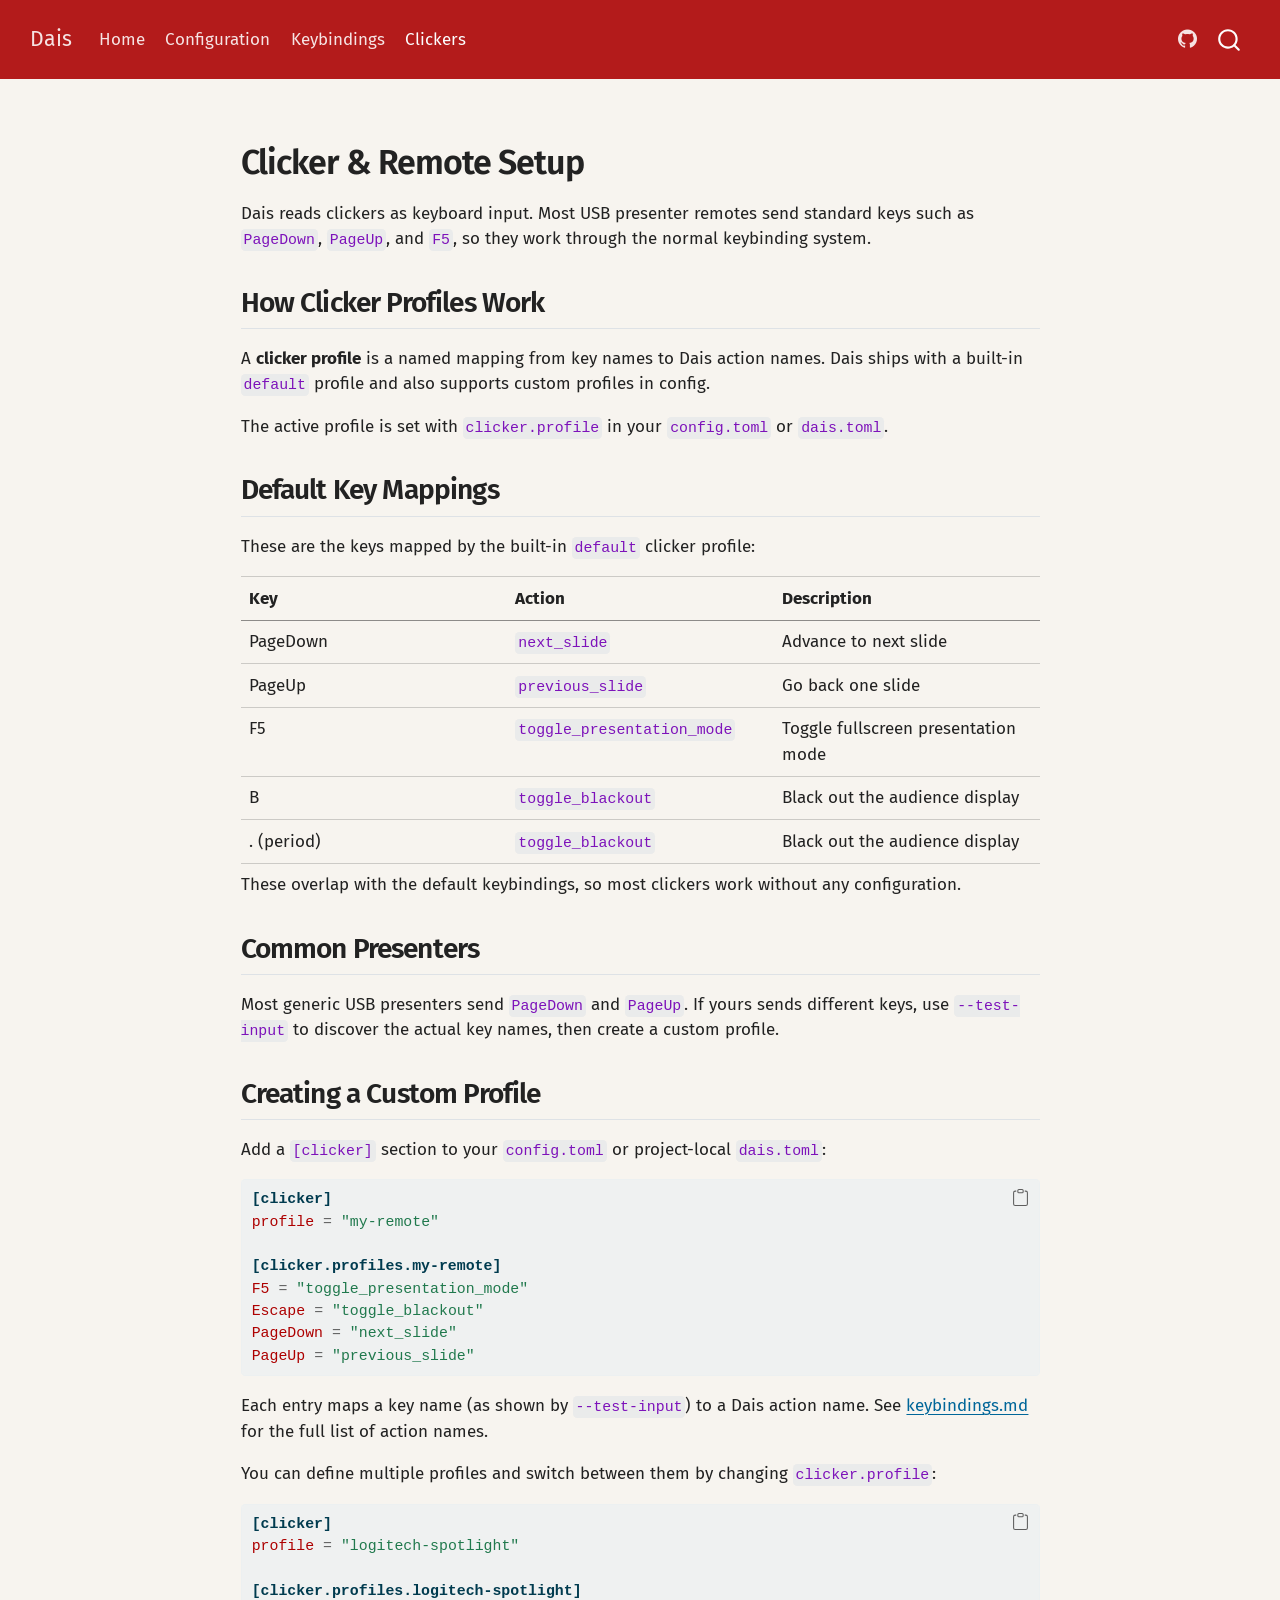
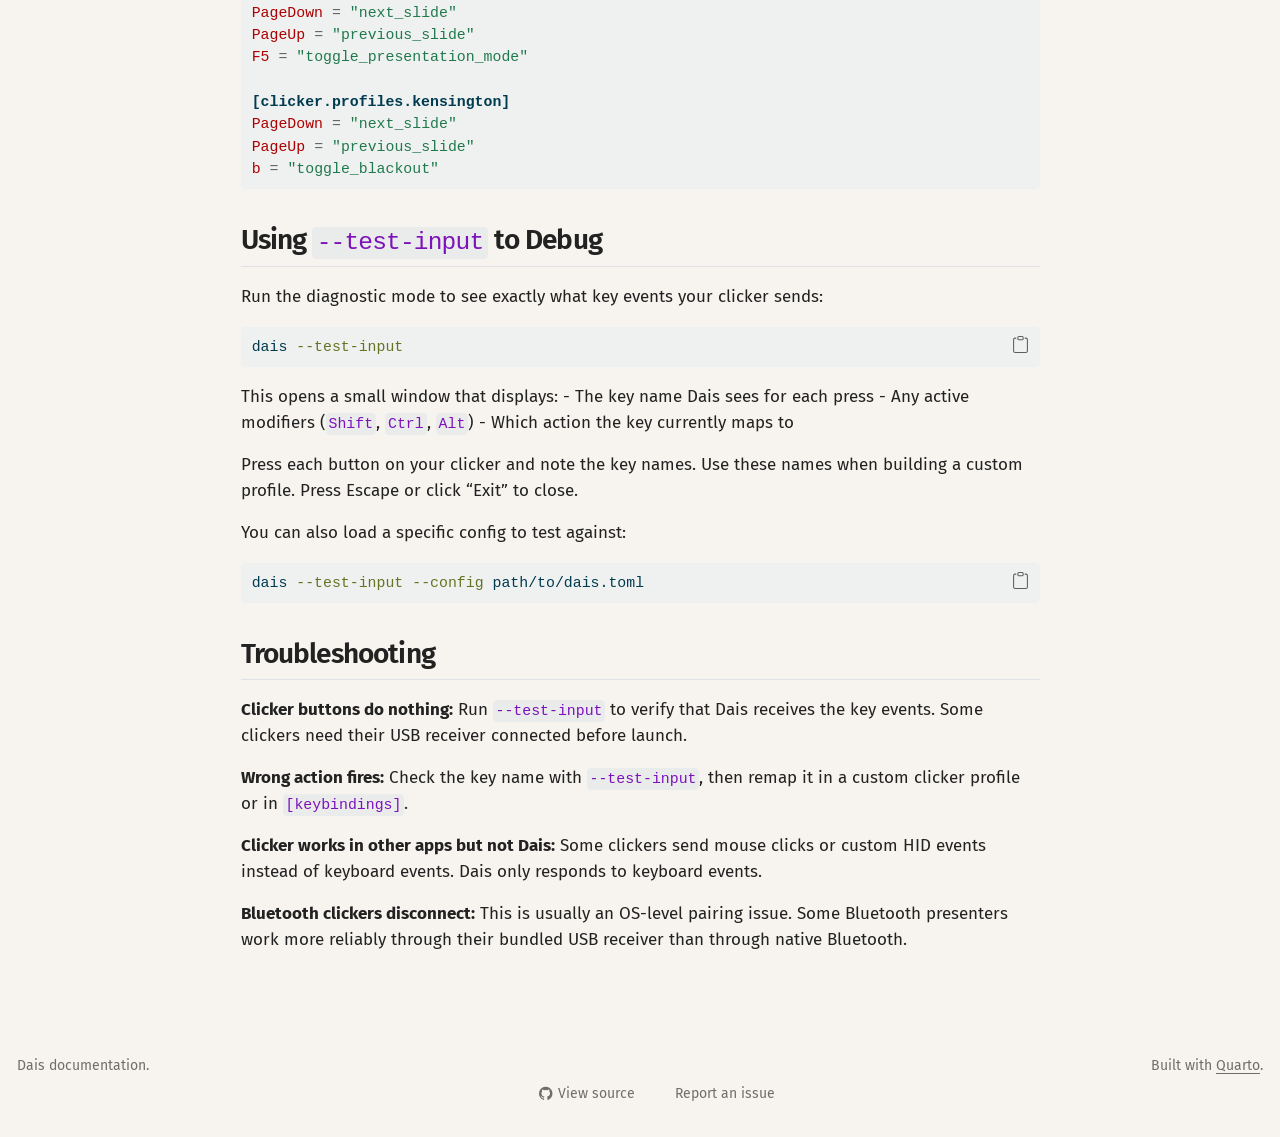
==== clicker-setup.html @ 5585e8ed "Built site for gh-pages" ====
<!DOCTYPE html>
<html xmlns="http://www.w3.org/1999/xhtml" lang="en" xml:lang="en"><head>

<meta charset="utf-8">
<meta name="generator" content="quarto-1.9.37">

<meta name="viewport" content="width=device-width, initial-scale=1.0, user-scalable=yes">


<title>clicker-setup – Dais</title>
<style>
/* Default styles provided by pandoc.
** See https://pandoc.org/MANUAL.html#variables-for-html for config info.
*/
code{white-space: pre-wrap;}
span.smallcaps{font-variant: small-caps;}
div.columns{display: flex; gap: min(4vw, 1.5em);}
div.column{flex: auto; overflow-x: auto;}
div.hanging-indent{margin-left: 1.5em; text-indent: -1.5em;}
ul.task-list{list-style: none;}
ul.task-list li input[type="checkbox"] {
  width: 0.8em;
  margin: 0 0.8em 0.2em -1em; /* quarto-specific, see https://github.com/quarto-dev/quarto-cli/issues/4556 */ 
  vertical-align: middle;
}
/* CSS for syntax highlighting */
html { -webkit-text-size-adjust: 100%; }
pre > code.sourceCode { white-space: pre; position: relative; }
pre > code.sourceCode > span { display: inline-block; line-height: 1.25; }
pre > code.sourceCode > span:empty { height: 1.2em; }
.sourceCode { overflow: visible; }
code.sourceCode > span { color: inherit; text-decoration: inherit; }
div.sourceCode { margin: 1em 0; }
pre.sourceCode { margin: 0; }
@media screen {
div.sourceCode { overflow: auto; }
}
@media print {
pre > code.sourceCode { white-space: pre-wrap; }
pre > code.sourceCode > span { text-indent: -5em; padding-left: 5em; }
}
pre.numberSource code
  { counter-reset: source-line 0; }
pre.numberSource code > span
  { position: relative; left: -4em; counter-increment: source-line; }
pre.numberSource code > span > a:first-child::before
  { content: counter(source-line);
    position: relative; left: -1em; text-align: right; vertical-align: baseline;
    border: none; display: inline-block;
    -webkit-touch-callout: none; -webkit-user-select: none;
    -khtml-user-select: none; -moz-user-select: none;
    -ms-user-select: none; user-select: none;
    padding: 0 4px; width: 4em;
  }
pre.numberSource { margin-left: 3em;  padding-left: 4px; }
div.sourceCode
  {   }
@media screen {
pre > code.sourceCode > span > a:first-child::before { text-decoration: underline; }
}
</style>


<script src="site_libs/quarto-nav/quarto-nav.js"></script>
<script src="site_libs/quarto-nav/headroom.min.js"></script>
<script src="site_libs/clipboard/clipboard.min.js"></script>
<script src="site_libs/quarto-search/autocomplete.umd.js"></script>
<script src="site_libs/quarto-search/fuse.min.js"></script>
<script src="site_libs/quarto-search/quarto-search.js"></script>
<meta name="quarto:offset" content="./">
<script src="site_libs/quarto-html/quarto.js" type="module"></script>
<script src="site_libs/quarto-html/tabsets/tabsets.js" type="module"></script>
<script src="site_libs/quarto-html/popper.min.js"></script>
<script src="site_libs/quarto-html/tippy.umd.min.js"></script>
<script src="site_libs/quarto-html/anchor.min.js"></script>
<link href="site_libs/quarto-html/tippy.css" rel="stylesheet">
<link href="site_libs/quarto-html/quarto-syntax-highlighting-7f8f88aac4f3542376d5c11b86a4c14d.css" rel="stylesheet" id="quarto-text-highlighting-styles">
<script src="site_libs/bootstrap/bootstrap.min.js"></script>
<link href="site_libs/bootstrap/bootstrap-icons.css" rel="stylesheet">
<link href="site_libs/bootstrap/bootstrap-5124bffaafc33745092a05ebb8111c84.min.css" rel="stylesheet" append-hash="true" id="quarto-bootstrap" data-mode="light">
<script id="quarto-search-options" type="application/json">{
  "location": "navbar",
  "copy-button": false,
  "collapse-after": 3,
  "panel-placement": "end",
  "type": "overlay",
  "limit": 50,
  "keyboard-shortcut": [
    "f",
    "/",
    "s"
  ],
  "show-item-context": false,
  "language": {
    "search-no-results-text": "No results",
    "search-matching-documents-text": "matching documents",
    "search-copy-link-title": "Copy link to search",
    "search-hide-matches-text": "Hide additional matches",
    "search-more-match-text": "more match in this document",
    "search-more-matches-text": "more matches in this document",
    "search-clear-button-title": "Clear",
    "search-text-placeholder": "",
    "search-detached-cancel-button-title": "Cancel",
    "search-submit-button-title": "Submit",
    "search-label": "Search"
  }
}</script>


</head>

<body class="nav-fixed fullcontent quarto-light">

<div id="quarto-search-results"></div>
  <header id="quarto-header" class="headroom fixed-top">
    <nav class="navbar navbar-expand-lg " data-bs-theme="dark">
      <div class="navbar-container container-fluid">
      <div class="navbar-brand-container mx-auto">
    <a class="navbar-brand" href="./index.html">
    <span class="navbar-title">Dais</span>
    </a>
  </div>
            <div id="quarto-search" class="" title="Search"></div>
          <button class="navbar-toggler" type="button" data-bs-toggle="collapse" data-bs-target="#navbarCollapse" aria-controls="navbarCollapse" role="menu" aria-expanded="false" aria-label="Toggle navigation" onclick="if (window.quartoToggleHeadroom) { window.quartoToggleHeadroom(); }">
  <span class="navbar-toggler-icon"></span>
</button>
          <div class="collapse navbar-collapse" id="navbarCollapse">
            <ul class="navbar-nav navbar-nav-scroll me-auto">
  <li class="nav-item">
    <a class="nav-link" href="./index.html"> 
<span class="menu-text">Home</span></a>
  </li>  
  <li class="nav-item">
    <a class="nav-link" href="./configuration.html"> 
<span class="menu-text">Configuration</span></a>
  </li>  
  <li class="nav-item">
    <a class="nav-link" href="./keybindings.html"> 
<span class="menu-text">Keybindings</span></a>
  </li>  
  <li class="nav-item">
    <a class="nav-link active" href="./clicker-setup.html" aria-current="page"> 
<span class="menu-text">Clickers</span></a>
  </li>  
</ul>
            <ul class="navbar-nav navbar-nav-scroll ms-auto">
  <li class="nav-item compact">
    <a class="nav-link" href="https://github.com/christopherkenny/dais"> <i class="bi bi-github" role="img">
</i> 
<span class="menu-text"></span></a>
  </li>  
</ul>
          </div> <!-- /navcollapse -->
            <div class="quarto-navbar-tools">
</div>
      </div> <!-- /container-fluid -->
    </nav>
</header>
<!-- content -->
<div id="quarto-content" class="quarto-container page-columns page-rows-contents page-layout-article page-navbar">
<!-- sidebar -->
<!-- margin-sidebar -->
    
<!-- main -->
<main class="content" id="quarto-document-content"><header id="title-block-header" class="quarto-title-block"></header>




<section id="clicker-remote-setup" class="level1">
<h1>Clicker &amp; Remote Setup</h1>
<p>Dais reads clickers as keyboard input. Most USB presenter remotes send standard keys such as <code>PageDown</code>, <code>PageUp</code>, and <code>F5</code>, so they work through the normal keybinding system.</p>
<section id="how-clicker-profiles-work" class="level2">
<h2 class="anchored" data-anchor-id="how-clicker-profiles-work">How Clicker Profiles Work</h2>
<p>A <strong>clicker profile</strong> is a named mapping from key names to Dais action names. Dais ships with a built-in <code>default</code> profile and also supports custom profiles in config.</p>
<p>The active profile is set with <code>clicker.profile</code> in your <code>config.toml</code> or <code>dais.toml</code>.</p>
</section>
<section id="default-key-mappings" class="level2">
<h2 class="anchored" data-anchor-id="default-key-mappings">Default Key Mappings</h2>
<p>These are the keys mapped by the built-in <code>default</code> clicker profile:</p>
<table class="caption-top table">
<colgroup>
<col style="width: 33%">
<col style="width: 33%">
<col style="width: 33%">
</colgroup>
<thead>
<tr class="header">
<th>Key</th>
<th>Action</th>
<th>Description</th>
</tr>
</thead>
<tbody>
<tr class="odd">
<td>PageDown</td>
<td><code>next_slide</code></td>
<td>Advance to next slide</td>
</tr>
<tr class="even">
<td>PageUp</td>
<td><code>previous_slide</code></td>
<td>Go back one slide</td>
</tr>
<tr class="odd">
<td>F5</td>
<td><code>toggle_presentation_mode</code></td>
<td>Toggle fullscreen presentation mode</td>
</tr>
<tr class="even">
<td>B</td>
<td><code>toggle_blackout</code></td>
<td>Black out the audience display</td>
</tr>
<tr class="odd">
<td>. (period)</td>
<td><code>toggle_blackout</code></td>
<td>Black out the audience display</td>
</tr>
</tbody>
</table>
<p>These overlap with the default keybindings, so most clickers work without any configuration.</p>
</section>
<section id="common-presenters" class="level2">
<h2 class="anchored" data-anchor-id="common-presenters">Common Presenters</h2>
<p>Most generic USB presenters send <code>PageDown</code> and <code>PageUp</code>. If yours sends different keys, use <code>--test-input</code> to discover the actual key names, then create a custom profile.</p>
</section>
<section id="creating-a-custom-profile" class="level2">
<h2 class="anchored" data-anchor-id="creating-a-custom-profile">Creating a Custom Profile</h2>
<p>Add a <code>[clicker]</code> section to your <code>config.toml</code> or project-local <code>dais.toml</code>:</p>
<div class="code-copy-outer-scaffold"><div class="sourceCode" id="cb1"><pre class="sourceCode toml code-with-copy"><code class="sourceCode toml"><span id="cb1-1"><a href="#cb1-1" aria-hidden="true" tabindex="-1"></a><span class="kw">[clicker]</span></span>
<span id="cb1-2"><a href="#cb1-2" aria-hidden="true" tabindex="-1"></a><span class="dt">profile</span> <span class="op">=</span> <span class="st">"my-remote"</span></span>
<span id="cb1-3"><a href="#cb1-3" aria-hidden="true" tabindex="-1"></a></span>
<span id="cb1-4"><a href="#cb1-4" aria-hidden="true" tabindex="-1"></a><span class="kw">[clicker.profiles.my-remote]</span></span>
<span id="cb1-5"><a href="#cb1-5" aria-hidden="true" tabindex="-1"></a><span class="dt">F5</span> <span class="op">=</span> <span class="st">"toggle_presentation_mode"</span></span>
<span id="cb1-6"><a href="#cb1-6" aria-hidden="true" tabindex="-1"></a><span class="dt">Escape</span> <span class="op">=</span> <span class="st">"toggle_blackout"</span></span>
<span id="cb1-7"><a href="#cb1-7" aria-hidden="true" tabindex="-1"></a><span class="dt">PageDown</span> <span class="op">=</span> <span class="st">"next_slide"</span></span>
<span id="cb1-8"><a href="#cb1-8" aria-hidden="true" tabindex="-1"></a><span class="dt">PageUp</span> <span class="op">=</span> <span class="st">"previous_slide"</span></span></code></pre></div><button title="Copy to Clipboard" class="code-copy-button"><i class="bi"></i></button></div>
<p>Each entry maps a key name (as shown by <code>--test-input</code>) to a Dais action name. See <a href="./keybindings.html">keybindings.md</a> for the full list of action names.</p>
<p>You can define multiple profiles and switch between them by changing <code>clicker.profile</code>:</p>
<div class="code-copy-outer-scaffold"><div class="sourceCode" id="cb2"><pre class="sourceCode toml code-with-copy"><code class="sourceCode toml"><span id="cb2-1"><a href="#cb2-1" aria-hidden="true" tabindex="-1"></a><span class="kw">[clicker]</span></span>
<span id="cb2-2"><a href="#cb2-2" aria-hidden="true" tabindex="-1"></a><span class="dt">profile</span> <span class="op">=</span> <span class="st">"logitech-spotlight"</span></span>
<span id="cb2-3"><a href="#cb2-3" aria-hidden="true" tabindex="-1"></a></span>
<span id="cb2-4"><a href="#cb2-4" aria-hidden="true" tabindex="-1"></a><span class="kw">[clicker.profiles.logitech-spotlight]</span></span>
<span id="cb2-5"><a href="#cb2-5" aria-hidden="true" tabindex="-1"></a><span class="dt">PageDown</span> <span class="op">=</span> <span class="st">"next_slide"</span></span>
<span id="cb2-6"><a href="#cb2-6" aria-hidden="true" tabindex="-1"></a><span class="dt">PageUp</span> <span class="op">=</span> <span class="st">"previous_slide"</span></span>
<span id="cb2-7"><a href="#cb2-7" aria-hidden="true" tabindex="-1"></a><span class="dt">F5</span> <span class="op">=</span> <span class="st">"toggle_presentation_mode"</span></span>
<span id="cb2-8"><a href="#cb2-8" aria-hidden="true" tabindex="-1"></a></span>
<span id="cb2-9"><a href="#cb2-9" aria-hidden="true" tabindex="-1"></a><span class="kw">[clicker.profiles.kensington]</span></span>
<span id="cb2-10"><a href="#cb2-10" aria-hidden="true" tabindex="-1"></a><span class="dt">PageDown</span> <span class="op">=</span> <span class="st">"next_slide"</span></span>
<span id="cb2-11"><a href="#cb2-11" aria-hidden="true" tabindex="-1"></a><span class="dt">PageUp</span> <span class="op">=</span> <span class="st">"previous_slide"</span></span>
<span id="cb2-12"><a href="#cb2-12" aria-hidden="true" tabindex="-1"></a><span class="dt">b</span> <span class="op">=</span> <span class="st">"toggle_blackout"</span></span></code></pre></div><button title="Copy to Clipboard" class="code-copy-button"><i class="bi"></i></button></div>
</section>
<section id="using---test-input-to-debug" class="level2">
<h2 class="anchored" data-anchor-id="using---test-input-to-debug">Using <code>--test-input</code> to Debug</h2>
<p>Run the diagnostic mode to see exactly what key events your clicker sends:</p>
<div class="code-copy-outer-scaffold"><div class="sourceCode" id="cb3"><pre class="sourceCode bash code-with-copy"><code class="sourceCode bash"><span id="cb3-1"><a href="#cb3-1" aria-hidden="true" tabindex="-1"></a><span class="ex">dais</span> <span class="at">--test-input</span></span></code></pre></div><button title="Copy to Clipboard" class="code-copy-button"><i class="bi"></i></button></div>
<p>This opens a small window that displays: - The key name Dais sees for each press - Any active modifiers (<code>Shift</code>, <code>Ctrl</code>, <code>Alt</code>) - Which action the key currently maps to</p>
<p>Press each button on your clicker and note the key names. Use these names when building a custom profile. Press Escape or click “Exit” to close.</p>
<p>You can also load a specific config to test against:</p>
<div class="code-copy-outer-scaffold"><div class="sourceCode" id="cb4"><pre class="sourceCode bash code-with-copy"><code class="sourceCode bash"><span id="cb4-1"><a href="#cb4-1" aria-hidden="true" tabindex="-1"></a><span class="ex">dais</span> <span class="at">--test-input</span> <span class="at">--config</span> path/to/dais.toml</span></code></pre></div><button title="Copy to Clipboard" class="code-copy-button"><i class="bi"></i></button></div>
</section>
<section id="troubleshooting" class="level2">
<h2 class="anchored" data-anchor-id="troubleshooting">Troubleshooting</h2>
<p><strong>Clicker buttons do nothing:</strong> Run <code>--test-input</code> to verify that Dais receives the key events. Some clickers need their USB receiver connected before launch.</p>
<p><strong>Wrong action fires:</strong> Check the key name with <code>--test-input</code>, then remap it in a custom clicker profile or in <code>[keybindings]</code>.</p>
<p><strong>Clicker works in other apps but not Dais:</strong> Some clickers send mouse clicks or custom HID events instead of keyboard events. Dais only responds to keyboard events.</p>
<p><strong>Bluetooth clickers disconnect:</strong> This is usually an OS-level pairing issue. Some Bluetooth presenters work more reliably through their bundled USB receiver than through native Bluetooth.</p>


</section>
</section>

</main> <!-- /main -->
<script id="quarto-html-after-body" type="application/javascript">
  window.document.addEventListener("DOMContentLoaded", function (event) {
    const icon = "";
    const anchorJS = new window.AnchorJS();
    anchorJS.options = {
      placement: 'right',
      icon: icon
    };
    anchorJS.add('.anchored');
    const isCodeAnnotation = (el) => {
      for (const clz of el.classList) {
        if (clz.startsWith('code-annotation-')) {                     
          return true;
        }
      }
      return false;
    }
    const onCopySuccess = function(e) {
      // button target
      const button = e.trigger;
      // don't keep focus
      button.blur();
      // flash "checked"
      button.classList.add('code-copy-button-checked');
      var currentTitle = button.getAttribute("title");
      button.setAttribute("title", "Copied!");
      let tooltip;
      if (window.bootstrap) {
        button.setAttribute("data-bs-toggle", "tooltip");
        button.setAttribute("data-bs-placement", "left");
        button.setAttribute("data-bs-title", "Copied!");
        tooltip = new bootstrap.Tooltip(button, 
          { trigger: "manual", 
            customClass: "code-copy-button-tooltip",
            offset: [0, -8]});
        tooltip.show();    
      }
      setTimeout(function() {
        if (tooltip) {
          tooltip.hide();
          button.removeAttribute("data-bs-title");
          button.removeAttribute("data-bs-toggle");
          button.removeAttribute("data-bs-placement");
        }
        button.setAttribute("title", currentTitle);
        button.classList.remove('code-copy-button-checked');
      }, 1000);
      // clear code selection
      e.clearSelection();
    }
    const getTextToCopy = function(trigger) {
      const outerScaffold = trigger.parentElement.cloneNode(true);
      const codeEl = outerScaffold.querySelector('code');
      for (const childEl of codeEl.children) {
        if (isCodeAnnotation(childEl)) {
          childEl.remove();
        }
      }
      return codeEl.innerText;
    }
    const clipboard = new window.ClipboardJS('.code-copy-button:not([data-in-quarto-modal])', {
      text: getTextToCopy
    });
    clipboard.on('success', onCopySuccess);
    if (window.document.getElementById('quarto-embedded-source-code-modal')) {
      const clipboardModal = new window.ClipboardJS('.code-copy-button[data-in-quarto-modal]', {
        text: getTextToCopy,
        container: window.document.getElementById('quarto-embedded-source-code-modal')
      });
      clipboardModal.on('success', onCopySuccess);
    }
      var localhostRegex = new RegExp(/^(?:http|https):\/\/localhost\:?[0-9]*\//);
      var mailtoRegex = new RegExp(/^mailto:/);
        var filterRegex = new RegExp("https:\/\/christopherkenny\.github\.io\/dais");
      var isInternal = (href) => {
          return filterRegex.test(href) || localhostRegex.test(href) || mailtoRegex.test(href);
      }
      // Inspect non-navigation links and adorn them if external
     var links = window.document.querySelectorAll('a[href]:not(.nav-link):not(.navbar-brand):not(.toc-action):not(.sidebar-link):not(.sidebar-item-toggle):not(.pagination-link):not(.no-external):not([aria-hidden]):not(.dropdown-item):not(.quarto-navigation-tool):not(.about-link)');
      for (var i=0; i<links.length; i++) {
        const link = links[i];
        if (!isInternal(link.href)) {
          // undo the damage that might have been done by quarto-nav.js in the case of
          // links that we want to consider external
          if (link.dataset.originalHref !== undefined) {
            link.href = link.dataset.originalHref;
          }
        }
      }
    function tippyHover(el, contentFn, onTriggerFn, onUntriggerFn) {
      const config = {
        allowHTML: true,
        maxWidth: 500,
        delay: 100,
        arrow: false,
        appendTo: function(el) {
            return el.parentElement;
        },
        interactive: true,
        interactiveBorder: 10,
        theme: 'quarto',
        placement: 'bottom-start',
      };
      if (contentFn) {
        config.content = contentFn;
      }
      if (onTriggerFn) {
        config.onTrigger = onTriggerFn;
      }
      if (onUntriggerFn) {
        config.onUntrigger = onUntriggerFn;
      }
      window.tippy(el, config); 
    }
    const noterefs = window.document.querySelectorAll('a[role="doc-noteref"]');
    for (var i=0; i<noterefs.length; i++) {
      const ref = noterefs[i];
      tippyHover(ref, function() {
        // use id or data attribute instead here
        let href = ref.getAttribute('data-footnote-href') || ref.getAttribute('href');
        try { href = new URL(href).hash; } catch {}
        const id = href.replace(/^#\/?/, "");
        const note = window.document.getElementById(id);
        if (note) {
          return note.innerHTML;
        } else {
          return "";
        }
      });
    }
    const xrefs = window.document.querySelectorAll('a.quarto-xref');
    const processXRef = (id, note) => {
      // Strip column container classes
      const stripColumnClz = (el) => {
        el.classList.remove("page-full", "page-columns");
        if (el.children) {
          for (const child of el.children) {
            stripColumnClz(child);
          }
        }
      }
      stripColumnClz(note)
      if (id === null || id.startsWith('sec-')) {
        // Special case sections, only their first couple elements
        const container = document.createElement("div");
        if (note.children && note.children.length > 2) {
          container.appendChild(note.children[0].cloneNode(true));
          for (let i = 1; i < note.children.length; i++) {
            const child = note.children[i];
            if (child.tagName === "P" && child.innerText === "") {
              continue;
            } else {
              container.appendChild(child.cloneNode(true));
              break;
            }
          }
          if (window.Quarto?.typesetMath) {
            window.Quarto.typesetMath(container);
          }
          return container.innerHTML
        } else {
          if (window.Quarto?.typesetMath) {
            window.Quarto.typesetMath(note);
          }
          return note.innerHTML;
        }
      } else {
        // Remove any anchor links if they are present
        const anchorLink = note.querySelector('a.anchorjs-link');
        if (anchorLink) {
          anchorLink.remove();
        }
        if (window.Quarto?.typesetMath) {
          window.Quarto.typesetMath(note);
        }
        if (note.classList.contains("callout")) {
          return note.outerHTML;
        } else {
          return note.innerHTML;
        }
      }
    }
    for (var i=0; i<xrefs.length; i++) {
      const xref = xrefs[i];
      tippyHover(xref, undefined, function(instance) {
        instance.disable();
        let url = xref.getAttribute('href');
        let hash = undefined; 
        if (url.startsWith('#')) {
          hash = url;
        } else {
          try { hash = new URL(url).hash; } catch {}
        }
        if (hash) {
          const id = hash.replace(/^#\/?/, "");
          const note = window.document.getElementById(id);
          if (note !== null) {
            try {
              const html = processXRef(id, note.cloneNode(true));
              instance.setContent(html);
            } finally {
              instance.enable();
              instance.show();
            }
          } else {
            // See if we can fetch this
            fetch(url.split('#')[0])
            .then(res => res.text())
            .then(html => {
              const parser = new DOMParser();
              const htmlDoc = parser.parseFromString(html, "text/html");
              const note = htmlDoc.getElementById(id);
              if (note !== null) {
                const html = processXRef(id, note);
                instance.setContent(html);
              } 
            }).finally(() => {
              instance.enable();
              instance.show();
            });
          }
        } else {
          // See if we can fetch a full url (with no hash to target)
          // This is a special case and we should probably do some content thinning / targeting
          fetch(url)
          .then(res => res.text())
          .then(html => {
            const parser = new DOMParser();
            const htmlDoc = parser.parseFromString(html, "text/html");
            const note = htmlDoc.querySelector('main.content');
            if (note !== null) {
              // This should only happen for chapter cross references
              // (since there is no id in the URL)
              // remove the first header
              if (note.children.length > 0 && note.children[0].tagName === "HEADER") {
                note.children[0].remove();
              }
              const html = processXRef(null, note);
              instance.setContent(html);
            } 
          }).finally(() => {
            instance.enable();
            instance.show();
          });
        }
      }, function(instance) {
      });
    }
        let selectedAnnoteEl;
        const selectorForAnnotation = ( cell, annotation) => {
          let cellAttr = 'data-code-cell="' + cell + '"';
          let lineAttr = 'data-code-annotation="' +  annotation + '"';
          const selector = 'span[' + cellAttr + '][' + lineAttr + ']';
          return selector;
        }
        const selectCodeLines = (annoteEl) => {
          const doc = window.document;
          const targetCell = annoteEl.getAttribute("data-target-cell");
          const targetAnnotation = annoteEl.getAttribute("data-target-annotation");
          const annoteSpan = window.document.querySelector(selectorForAnnotation(targetCell, targetAnnotation));
          const lines = annoteSpan.getAttribute("data-code-lines").split(",");
          const lineIds = lines.map((line) => {
            return targetCell + "-" + line;
          })
          let top = null;
          let height = null;
          let parent = null;
          if (lineIds.length > 0) {
              //compute the position of the single el (top and bottom and make a div)
              const el = window.document.getElementById(lineIds[0]);
              top = el.offsetTop;
              height = el.offsetHeight;
              parent = el.parentElement.parentElement;
            if (lineIds.length > 1) {
              const lastEl = window.document.getElementById(lineIds[lineIds.length - 1]);
              const bottom = lastEl.offsetTop + lastEl.offsetHeight;
              height = bottom - top;
            }
            if (top !== null && height !== null && parent !== null) {
              // cook up a div (if necessary) and position it 
              let div = window.document.getElementById("code-annotation-line-highlight");
              if (div === null) {
                div = window.document.createElement("div");
                div.setAttribute("id", "code-annotation-line-highlight");
                div.style.position = 'absolute';
                parent.appendChild(div);
              }
              div.style.top = top - 2 + "px";
              div.style.height = height + 4 + "px";
              div.style.left = 0;
              let gutterDiv = window.document.getElementById("code-annotation-line-highlight-gutter");
              if (gutterDiv === null) {
                gutterDiv = window.document.createElement("div");
                gutterDiv.setAttribute("id", "code-annotation-line-highlight-gutter");
                gutterDiv.style.position = 'absolute';
                const codeCell = window.document.getElementById(targetCell);
                const gutter = codeCell.querySelector('.code-annotation-gutter');
                gutter.appendChild(gutterDiv);
              }
              gutterDiv.style.top = top - 2 + "px";
              gutterDiv.style.height = height + 4 + "px";
            }
            selectedAnnoteEl = annoteEl;
          }
        };
        const unselectCodeLines = () => {
          const elementsIds = ["code-annotation-line-highlight", "code-annotation-line-highlight-gutter"];
          elementsIds.forEach((elId) => {
            const div = window.document.getElementById(elId);
            if (div) {
              div.remove();
            }
          });
          selectedAnnoteEl = undefined;
        };
          // Handle positioning of the toggle
      window.addEventListener(
        "resize",
        throttle(() => {
          elRect = undefined;
          if (selectedAnnoteEl) {
            selectCodeLines(selectedAnnoteEl);
          }
        }, 10)
      );
      function throttle(fn, ms) {
      let throttle = false;
      let timer;
        return (...args) => {
          if(!throttle) { // first call gets through
              fn.apply(this, args);
              throttle = true;
          } else { // all the others get throttled
              if(timer) clearTimeout(timer); // cancel #2
              timer = setTimeout(() => {
                fn.apply(this, args);
                timer = throttle = false;
              }, ms);
          }
        };
      }
        // Attach click handler to the DT
        const annoteDls = window.document.querySelectorAll('dt[data-target-cell]');
        for (const annoteDlNode of annoteDls) {
          annoteDlNode.addEventListener('click', (event) => {
            const clickedEl = event.target;
            if (clickedEl !== selectedAnnoteEl) {
              unselectCodeLines();
              const activeEl = window.document.querySelector('dt[data-target-cell].code-annotation-active');
              if (activeEl) {
                activeEl.classList.remove('code-annotation-active');
              }
              selectCodeLines(clickedEl);
              clickedEl.classList.add('code-annotation-active');
            } else {
              // Unselect the line
              unselectCodeLines();
              clickedEl.classList.remove('code-annotation-active');
            }
          });
        }
    const findCites = (el) => {
      const parentEl = el.parentElement;
      if (parentEl) {
        const cites = parentEl.dataset.cites;
        if (cites) {
          return {
            el,
            cites: cites.split(' ')
          };
        } else {
          return findCites(el.parentElement)
        }
      } else {
        return undefined;
      }
    };
    var bibliorefs = window.document.querySelectorAll('a[role="doc-biblioref"]');
    for (var i=0; i<bibliorefs.length; i++) {
      const ref = bibliorefs[i];
      const citeInfo = findCites(ref);
      if (citeInfo) {
        tippyHover(citeInfo.el, function() {
          var popup = window.document.createElement('div');
          citeInfo.cites.forEach(function(cite) {
            var citeDiv = window.document.createElement('div');
            citeDiv.classList.add('hanging-indent');
            citeDiv.classList.add('csl-entry');
            var biblioDiv = window.document.getElementById('ref-' + cite);
            if (biblioDiv) {
              citeDiv.innerHTML = biblioDiv.innerHTML;
            }
            popup.appendChild(citeDiv);
          });
          return popup.innerHTML;
        });
      }
    }
  });
  </script>
</div> <!-- /content -->
<footer class="footer">
  <div class="nav-footer">
    <div class="nav-footer-left">
<p>Dais documentation.</p>
</div>   
    <div class="nav-footer-center">
      &nbsp;
    <div class="toc-actions"><ul><li><a href="https://github.com/christopherkenny/dais/blob/main/clicker-setup.md" class="toc-action"><i class="bi bi-github"></i>View source</a></li><li><a href="https://github.com/christopherkenny/dais/issues/new" class="toc-action"><i class="bi empty"></i>Report an issue</a></li></ul></div></div>
    <div class="nav-footer-right">
<p>Built with <a href="https://quarto.org/">Quarto</a>.</p>
</div>
  </div>
</footer>




</body></html>
---- site_libs/quarto-html/tippy.css ----
.tippy-box[data-animation=fade][data-state=hidden]{opacity:0}[data-tippy-root]{max-width:calc(100vw - 10px)}.tippy-box{position:relative;background-color:#333;color:#fff;border-radius:4px;font-size:14px;line-height:1.4;white-space:normal;outline:0;transition-property:transform,visibility,opacity}.tippy-box[data-placement^=top]>.tippy-arrow{bottom:0}.tippy-box[data-placement^=top]>.tippy-arrow:before{bottom:-7px;left:0;border-width:8px 8px 0;border-top-color:initial;transform-origin:center top}.tippy-box[data-placement^=bottom]>.tippy-arrow{top:0}.tippy-box[data-placement^=bottom]>.tippy-arrow:before{top:-7px;left:0;border-width:0 8px 8px;border-bottom-color:initial;transform-origin:center bottom}.tippy-box[data-placement^=left]>.tippy-arrow{right:0}.tippy-box[data-placement^=left]>.tippy-arrow:before{border-width:8px 0 8px 8px;border-left-color:initial;right:-7px;transform-origin:center left}.tippy-box[data-placement^=right]>.tippy-arrow{left:0}.tippy-box[data-placement^=right]>.tippy-arrow:before{left:-7px;border-width:8px 8px 8px 0;border-right-color:initial;transform-origin:center right}.tippy-box[data-inertia][data-state=visible]{transition-timing-function:cubic-bezier(.54,1.5,.38,1.11)}.tippy-arrow{width:16px;height:16px;color:#333}.tippy-arrow:before{content:"";position:absolute;border-color:transparent;border-style:solid}.tippy-content{position:relative;padding:5px 9px;z-index:1}
---- site_libs/quarto-html/quarto-syntax-highlighting-7f8f88aac4f3542376d5c11b86a4c14d.css ----
/* quarto syntax highlight colors */
:root {
  --quarto-hl-ot-color: #003B4F;
  --quarto-hl-at-color: #657422;
  --quarto-hl-ss-color: #20794D;
  --quarto-hl-an-color: #5E5E5E;
  --quarto-hl-fu-color: #4758AB;
  --quarto-hl-st-color: #20794D;
  --quarto-hl-cf-color: #003B4F;
  --quarto-hl-op-color: #5E5E5E;
  --quarto-hl-er-color: #AD0000;
  --quarto-hl-bn-color: #AD0000;
  --quarto-hl-al-color: #AD0000;
  --quarto-hl-va-color: #111111;
  --quarto-hl-bu-color: inherit;
  --quarto-hl-ex-color: inherit;
  --quarto-hl-pp-color: #AD0000;
  --quarto-hl-in-color: #5E5E5E;
  --quarto-hl-vs-color: #20794D;
  --quarto-hl-wa-color: #5E5E5E;
  --quarto-hl-do-color: #5E5E5E;
  --quarto-hl-im-color: #00769E;
  --quarto-hl-ch-color: #20794D;
  --quarto-hl-dt-color: #AD0000;
  --quarto-hl-fl-color: #AD0000;
  --quarto-hl-co-color: #5E5E5E;
  --quarto-hl-cv-color: #5E5E5E;
  --quarto-hl-cn-color: #8f5902;
  --quarto-hl-sc-color: #5E5E5E;
  --quarto-hl-dv-color: #AD0000;
  --quarto-hl-kw-color: #003B4F;
}

/* other quarto variables */
:root {
  --quarto-font-monospace: SFMono-Regular, Menlo, Monaco, Consolas, "Liberation Mono", "Courier New", monospace;
}

/* syntax highlight based on Pandoc's rules */
pre > code.sourceCode > span {
  color: #003B4F;
}

code.sourceCode > span {
  color: #003B4F;
}

div.sourceCode,
div.sourceCode pre.sourceCode {
  color: #003B4F;
}

/* Normal */
code span {
  color: #003B4F;
}

/* Alert */
code span.al {
  color: #AD0000;
  font-style: inherit;
}

/* Annotation */
code span.an {
  color: #5E5E5E;
  font-style: inherit;
}

/* Attribute */
code span.at {
  color: #657422;
  font-style: inherit;
}

/* BaseN */
code span.bn {
  color: #AD0000;
  font-style: inherit;
}

/* BuiltIn */
code span.bu {
  font-style: inherit;
}

/* ControlFlow */
code span.cf {
  color: #003B4F;
  font-weight: bold;
  font-style: inherit;
}

/* Char */
code span.ch {
  color: #20794D;
  font-style: inherit;
}

/* Constant */
code span.cn {
  color: #8f5902;
  font-style: inherit;
}

/* Comment */
code span.co {
  color: #5E5E5E;
  font-style: inherit;
}

/* CommentVar */
code span.cv {
  color: #5E5E5E;
  font-style: italic;
}

/* Documentation */
code span.do {
  color: #5E5E5E;
  font-style: italic;
}

/* DataType */
code span.dt {
  color: #AD0000;
  font-style: inherit;
}

/* DecVal */
code span.dv {
  color: #AD0000;
  font-style: inherit;
}

/* Error */
code span.er {
  color: #AD0000;
  font-style: inherit;
}

/* Extension */
code span.ex {
  font-style: inherit;
}

/* Float */
code span.fl {
  color: #AD0000;
  font-style: inherit;
}

/* Function */
code span.fu {
  color: #4758AB;
  font-style: inherit;
}

/* Import */
code span.im {
  color: #00769E;
  font-style: inherit;
}

/* Information */
code span.in {
  color: #5E5E5E;
  font-style: inherit;
}

/* Keyword */
code span.kw {
  color: #003B4F;
  font-weight: bold;
  font-style: inherit;
}

/* Operator */
code span.op {
  color: #5E5E5E;
  font-style: inherit;
}

/* Other */
code span.ot {
  color: #003B4F;
  font-style: inherit;
}

/* Preprocessor */
code span.pp {
  color: #AD0000;
  font-style: inherit;
}

/* SpecialChar */
code span.sc {
  color: #5E5E5E;
  font-style: inherit;
}

/* SpecialString */
code span.ss {
  color: #20794D;
  font-style: inherit;
}

/* String */
code span.st {
  color: #20794D;
  font-style: inherit;
}

/* Variable */
code span.va {
  color: #111111;
  font-style: inherit;
}

/* VerbatimString */
code span.vs {
  color: #20794D;
  font-style: inherit;
}

/* Warning */
code span.wa {
  color: #5E5E5E;
  font-style: italic;
}

.prevent-inlining {
  content: "</";
}

/*# sourceMappingURL=789ad8cd35626ba772517505b42a116e.css.map */
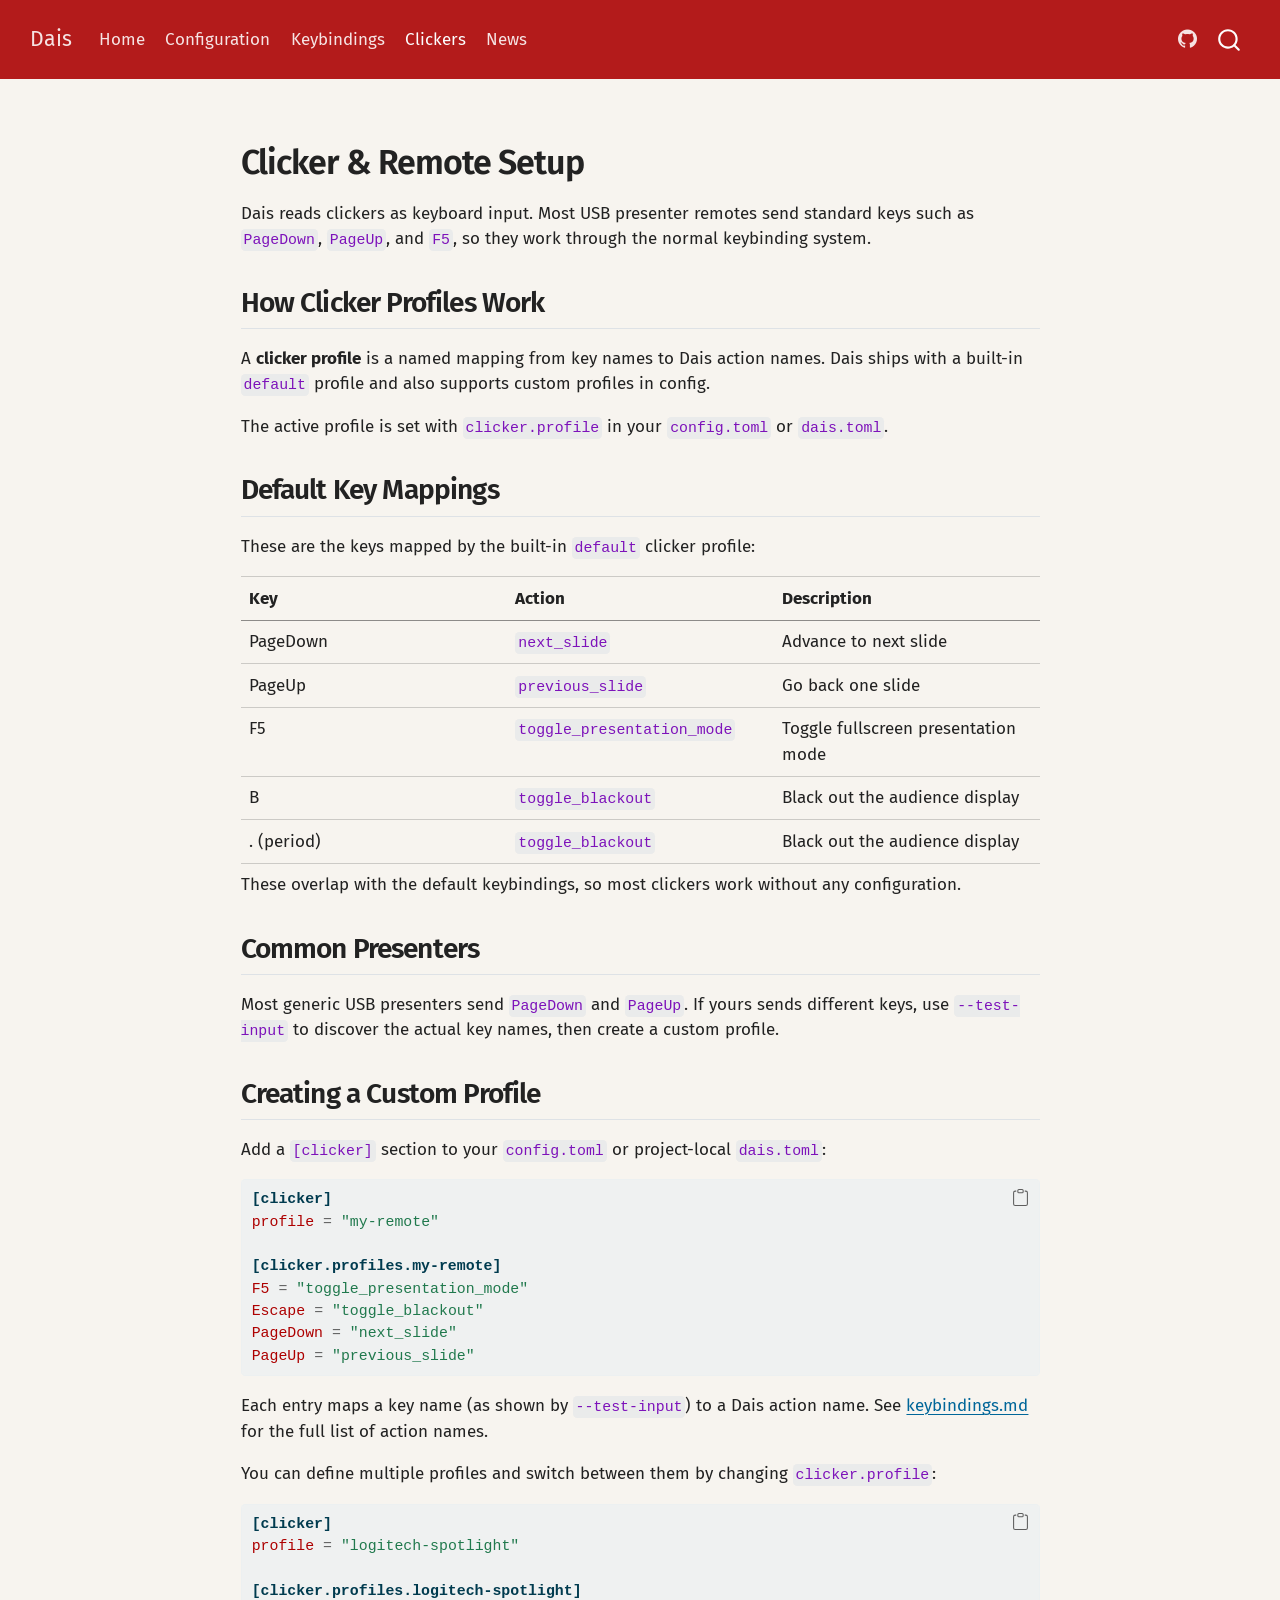
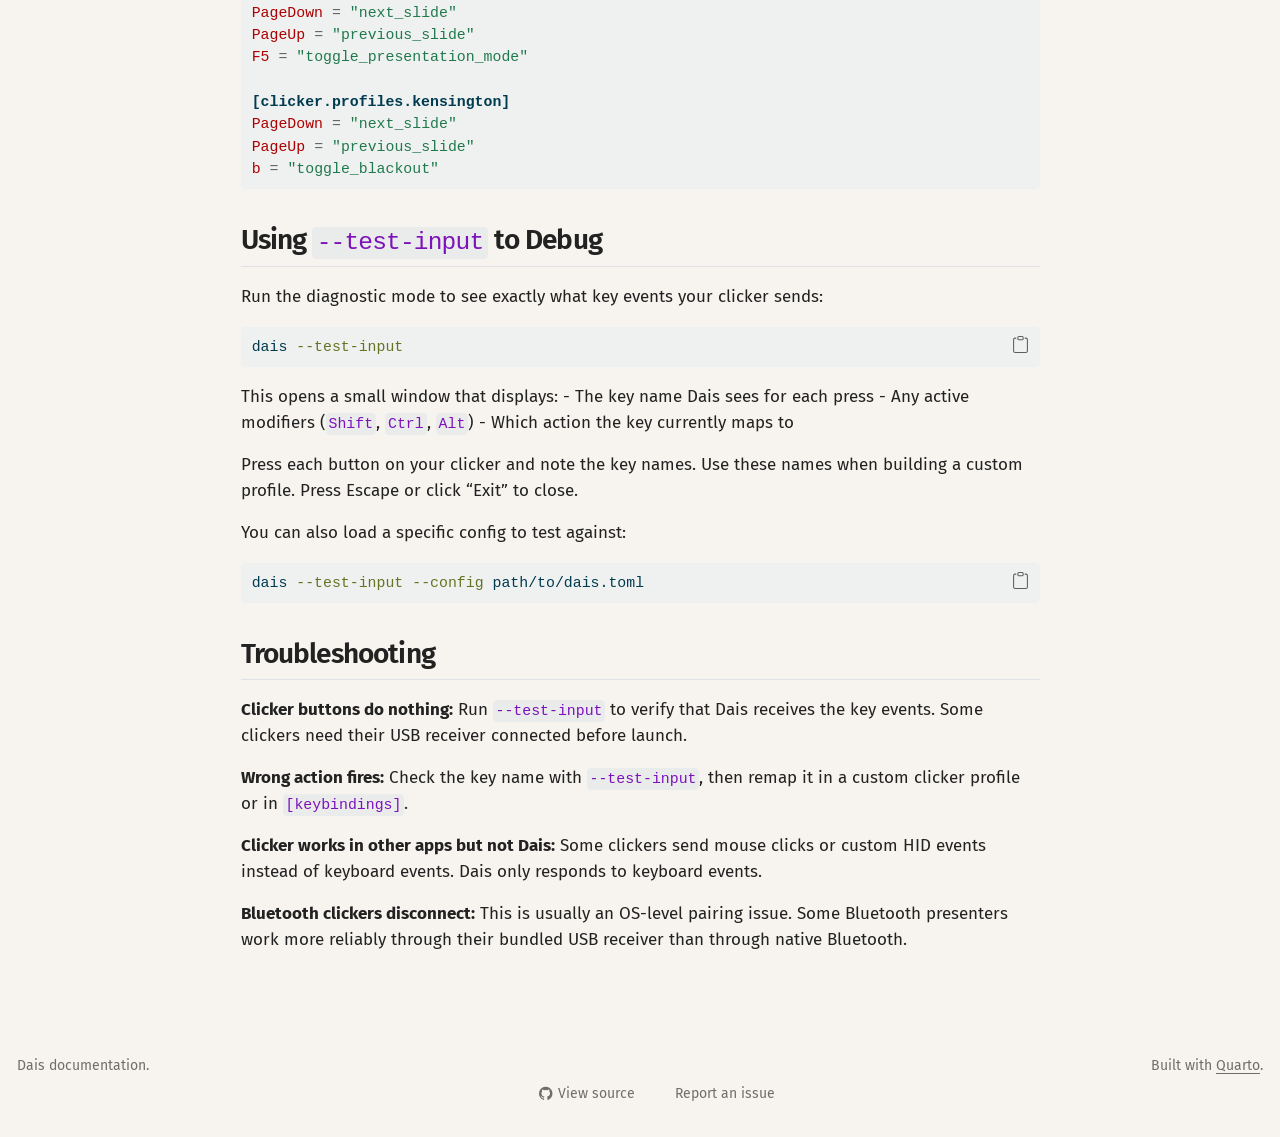
==== commit 5287cdbb: "Built site for gh-pages" ====
--- a/clicker-setup.html
+++ b/clicker-setup.html
@@ -68,6 +68,7 @@
 <script src="site_libs/quarto-search/fuse.min.js"></script>
 <script src="site_libs/quarto-search/quarto-search.js"></script>
 <meta name="quarto:offset" content="./">
+<link href="./../assets/dais.ico" rel="icon">
 <script src="site_libs/quarto-html/quarto.js" type="module"></script>
 <script src="site_libs/quarto-html/tabsets/tabsets.js" type="module"></script>
 <script src="site_libs/quarto-html/popper.min.js"></script>
@@ -141,6 +142,10 @@
   <li class="nav-item">
     <a class="nav-link active" href="./clicker-setup.html" aria-current="page"> 
 <span class="menu-text">Clickers</span></a>
+  </li>  
+  <li class="nav-item">
+    <a class="nav-link" href="./news.html"> 
+<span class="menu-text">News</span></a>
   </li>  
 </ul>
             <ul class="navbar-nav navbar-nav-scroll ms-auto">
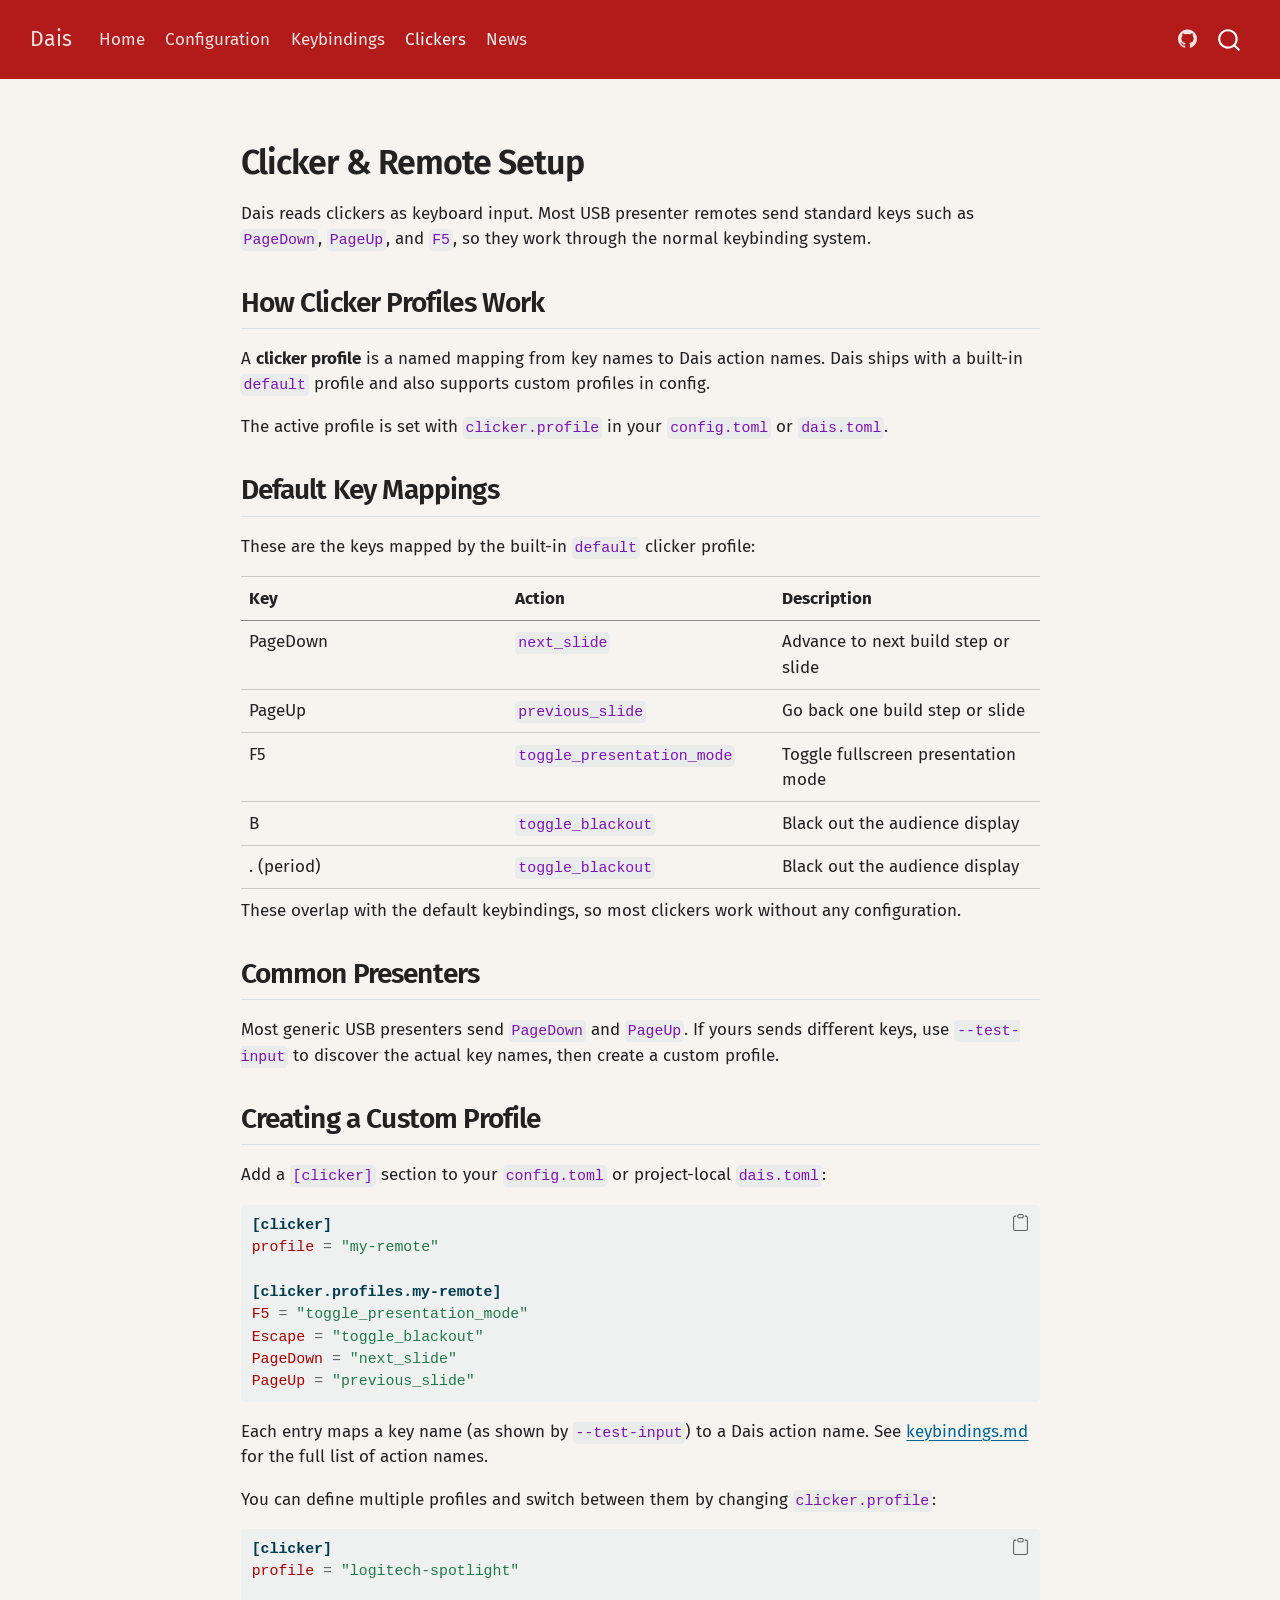
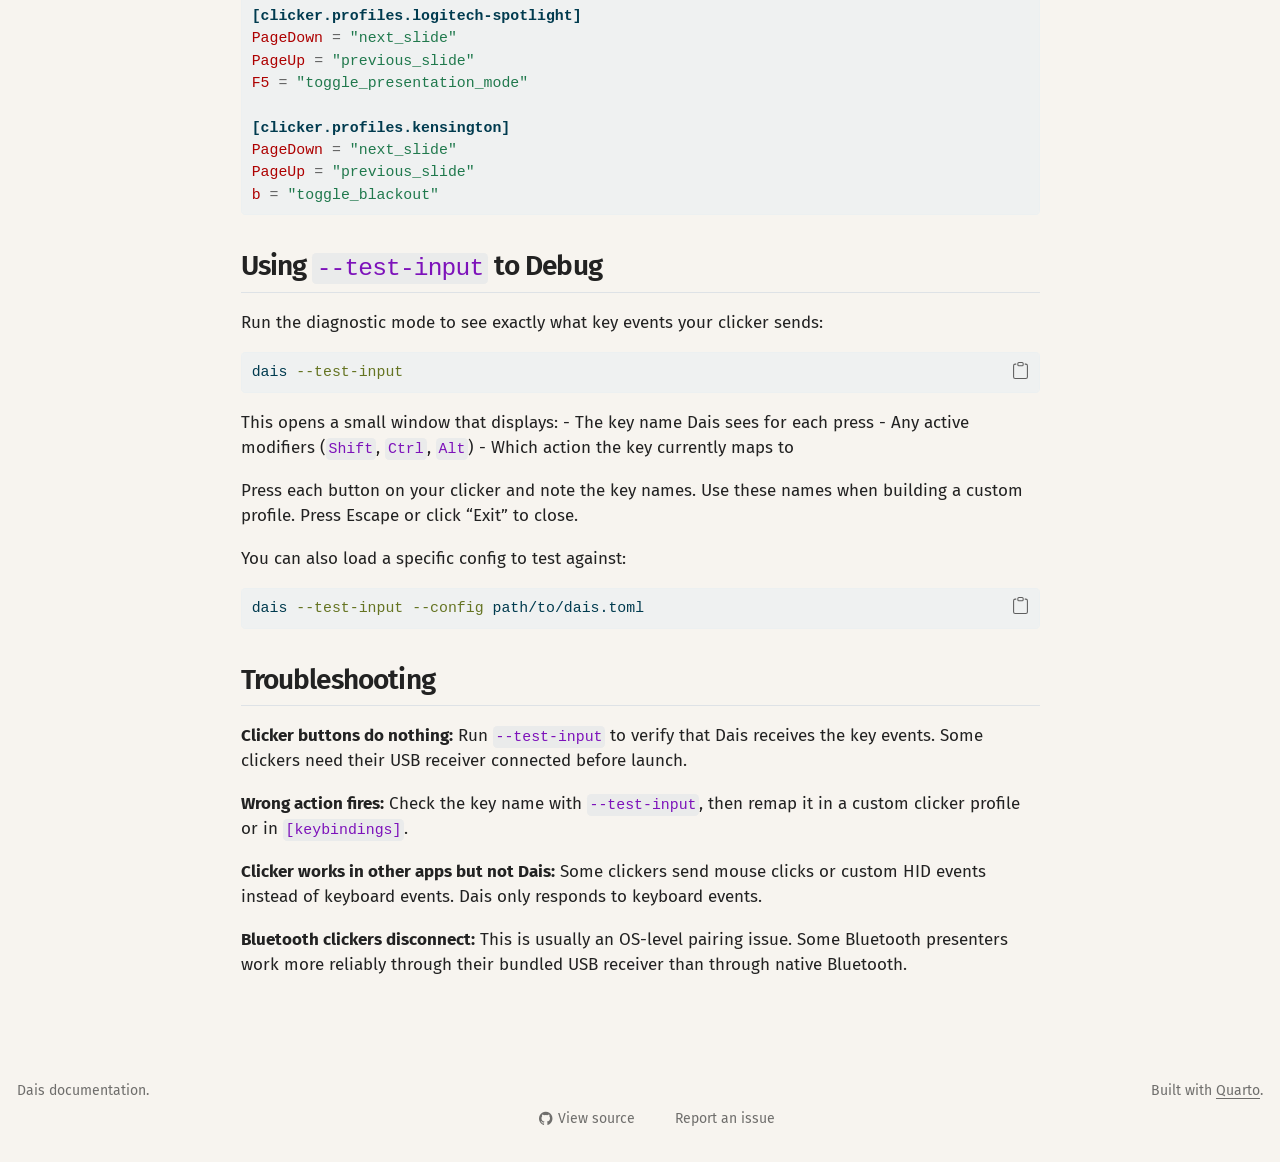
==== commit 09eced3f: "Built site for gh-pages" ====
--- a/clicker-setup.html
+++ b/clicker-setup.html
@@ -200,12 +200,12 @@
 <tr class="odd">
 <td>PageDown</td>
 <td><code>next_slide</code></td>
-<td>Advance to next slide</td>
+<td>Advance to next build step or slide</td>
 </tr>
 <tr class="even">
 <td>PageUp</td>
 <td><code>previous_slide</code></td>
-<td>Go back one slide</td>
+<td>Go back one build step or slide</td>
 </tr>
 <tr class="odd">
 <td>F5</td>
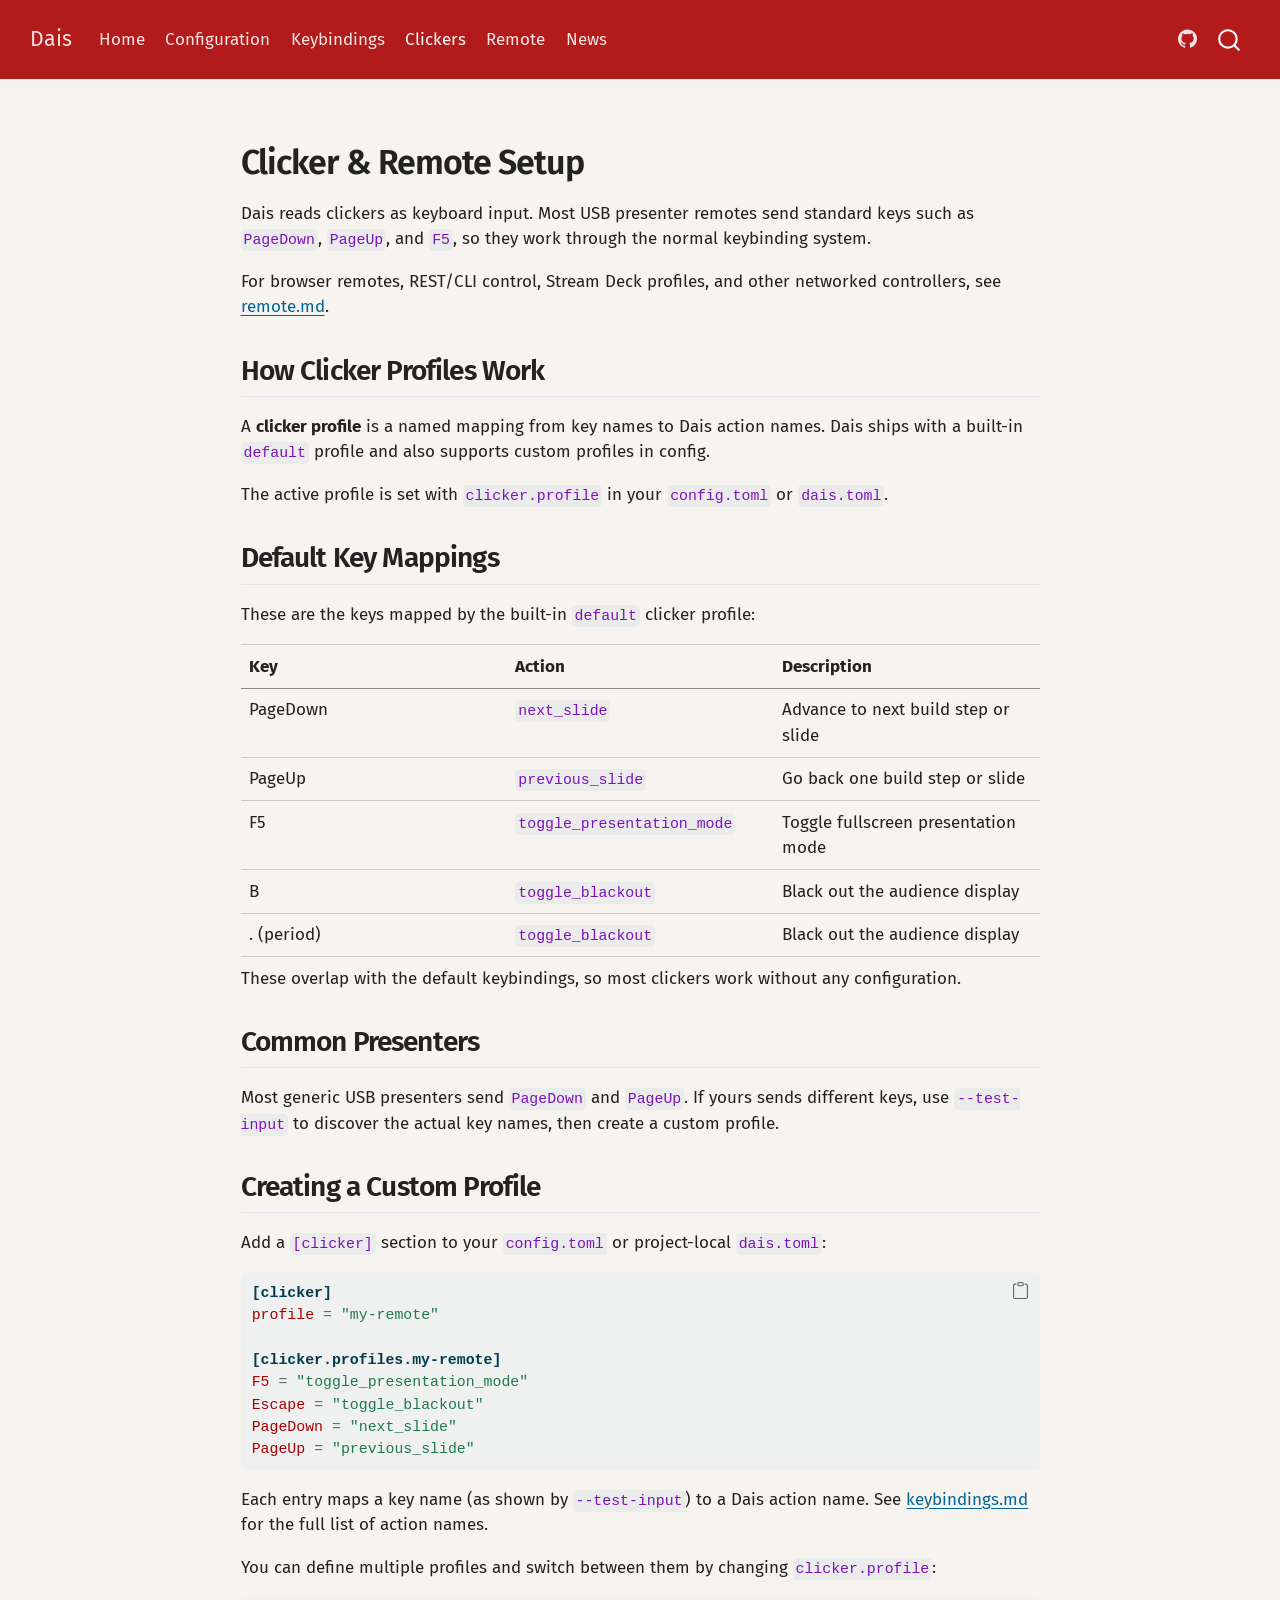
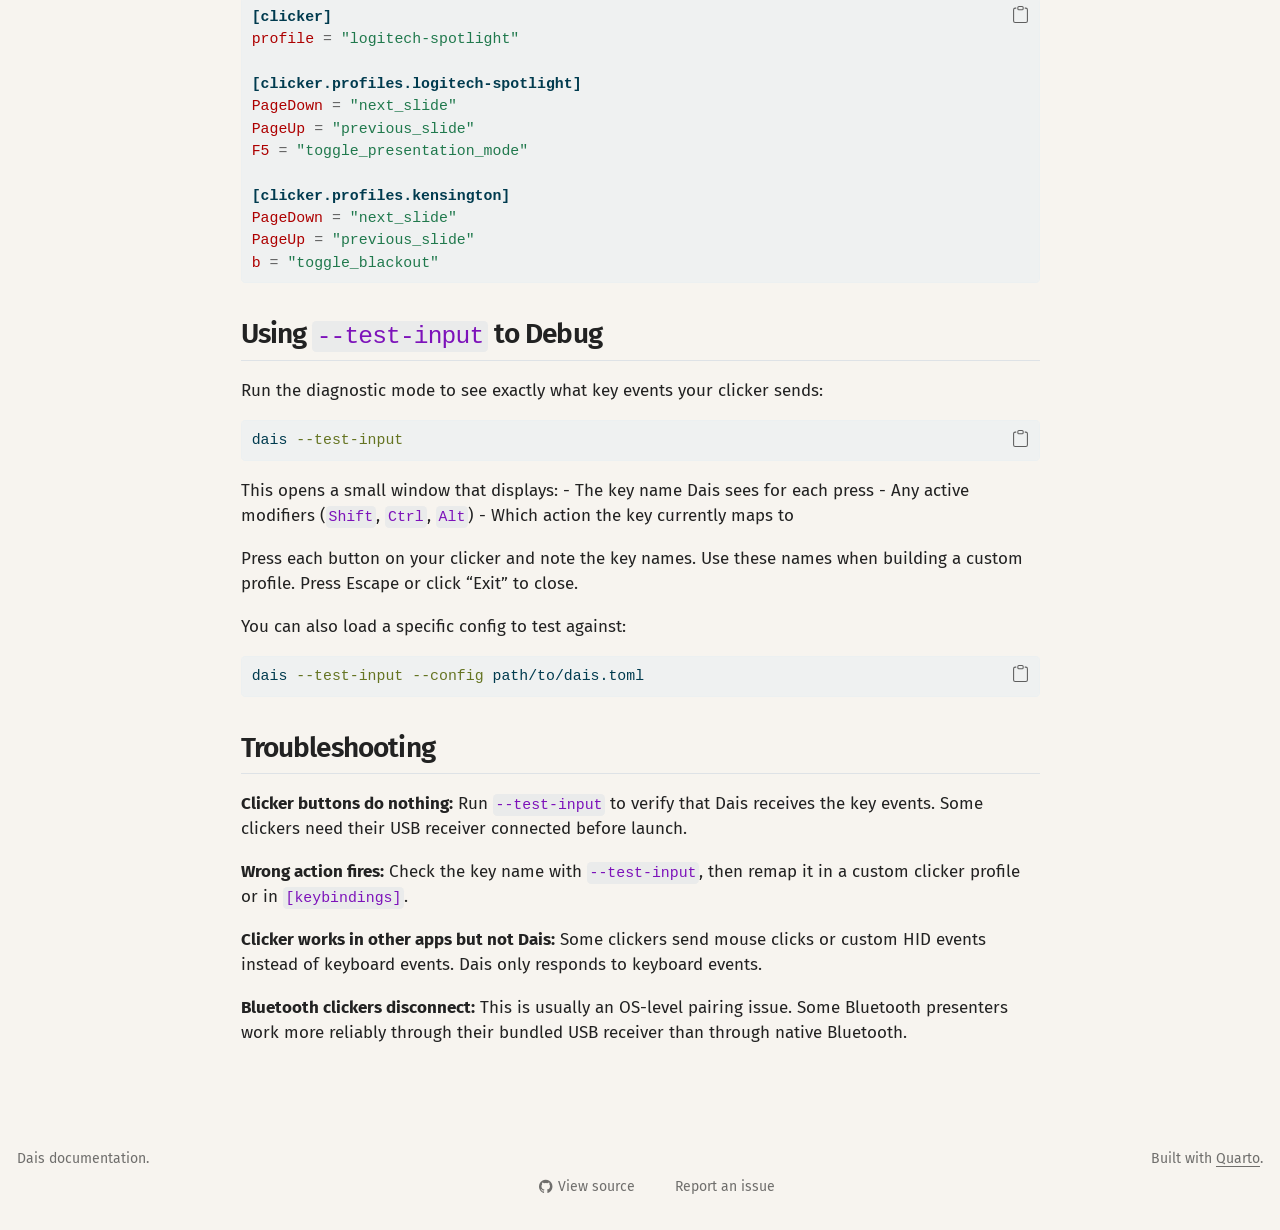
==== commit c7eb80ee: "Built site for gh-pages" ====
--- a/clicker-setup.html
+++ b/clicker-setup.html
@@ -2,7 +2,7 @@
 <html xmlns="http://www.w3.org/1999/xhtml" lang="en" xml:lang="en"><head>
 
 <meta charset="utf-8">
-<meta name="generator" content="quarto-1.9.37">
+<meta name="generator" content="quarto-1.9.38">
 
 <meta name="viewport" content="width=device-width, initial-scale=1.0, user-scalable=yes">
 
@@ -75,10 +75,10 @@
 <script src="site_libs/quarto-html/tippy.umd.min.js"></script>
 <script src="site_libs/quarto-html/anchor.min.js"></script>
 <link href="site_libs/quarto-html/tippy.css" rel="stylesheet">
-<link href="site_libs/quarto-html/quarto-syntax-highlighting-7f8f88aac4f3542376d5c11b86a4c14d.css" rel="stylesheet" id="quarto-text-highlighting-styles">
+<link href="site_libs/quarto-html/quarto-syntax-highlighting-15634bcf2e68342d4ad2dfa704d543f6.css" rel="stylesheet" id="quarto-text-highlighting-styles">
 <script src="site_libs/bootstrap/bootstrap.min.js"></script>
 <link href="site_libs/bootstrap/bootstrap-icons.css" rel="stylesheet">
-<link href="site_libs/bootstrap/bootstrap-5124bffaafc33745092a05ebb8111c84.min.css" rel="stylesheet" append-hash="true" id="quarto-bootstrap" data-mode="light">
+<link href="site_libs/bootstrap/bootstrap-dabe172eb55fd7b6fc99fa15088a2693.min.css" rel="stylesheet" append-hash="true" id="quarto-bootstrap" data-mode="light">
 <script id="quarto-search-options" type="application/json">{
   "location": "navbar",
   "copy-button": false,
@@ -144,6 +144,10 @@
 <span class="menu-text">Clickers</span></a>
   </li>  
   <li class="nav-item">
+    <a class="nav-link" href="./remote.html"> 
+<span class="menu-text">Remote</span></a>
+  </li>  
+  <li class="nav-item">
     <a class="nav-link" href="./news.html"> 
 <span class="menu-text">News</span></a>
   </li>  
@@ -175,6 +179,7 @@
 <section id="clicker-remote-setup" class="level1">
 <h1>Clicker &amp; Remote Setup</h1>
 <p>Dais reads clickers as keyboard input. Most USB presenter remotes send standard keys such as <code>PageDown</code>, <code>PageUp</code>, and <code>F5</code>, so they work through the normal keybinding system.</p>
+<p>For browser remotes, REST/CLI control, Stream Deck profiles, and other networked controllers, see <a href="./remote.html">remote.md</a>.</p>
 <section id="how-clicker-profiles-work" class="level2">
 <h2 class="anchored" data-anchor-id="how-clicker-profiles-work">How Clicker Profiles Work</h2>
 <p>A <strong>clicker profile</strong> is a named mapping from key names to Dais action names. Dais ships with a built-in <code>default</code> profile and also supports custom profiles in config.</p>
--- a/site_libs/quarto-html/quarto-syntax-highlighting-15634bcf2e68342d4ad2dfa704d543f6.css
+++ b/site_libs/quarto-html/quarto-syntax-highlighting-15634bcf2e68342d4ad2dfa704d543f6.css
@@ -0,0 +1,236 @@
+/* quarto syntax highlight colors */
+:root {
+  --quarto-hl-ot-color: #003B4F;
+  --quarto-hl-at-color: #657422;
+  --quarto-hl-ss-color: #20794D;
+  --quarto-hl-an-color: #5E5E5E;
+  --quarto-hl-fu-color: #4758AB;
+  --quarto-hl-st-color: #20794D;
+  --quarto-hl-cf-color: #003B4F;
+  --quarto-hl-op-color: #5E5E5E;
+  --quarto-hl-er-color: #AD0000;
+  --quarto-hl-bn-color: #AD0000;
+  --quarto-hl-al-color: #AD0000;
+  --quarto-hl-va-color: #111111;
+  --quarto-hl-bu-color: inherit;
+  --quarto-hl-ex-color: inherit;
+  --quarto-hl-pp-color: #AD0000;
+  --quarto-hl-in-color: #5E5E5E;
+  --quarto-hl-vs-color: #20794D;
+  --quarto-hl-wa-color: #5E5E5E;
+  --quarto-hl-do-color: #5E5E5E;
+  --quarto-hl-im-color: #00769E;
+  --quarto-hl-ch-color: #20794D;
+  --quarto-hl-dt-color: #AD0000;
+  --quarto-hl-fl-color: #AD0000;
+  --quarto-hl-co-color: #5E5E5E;
+  --quarto-hl-cv-color: #5E5E5E;
+  --quarto-hl-cn-color: #8f5902;
+  --quarto-hl-sc-color: #5E5E5E;
+  --quarto-hl-dv-color: #AD0000;
+  --quarto-hl-kw-color: #003B4F;
+}
+
+/* other quarto variables */
+:root {
+  --quarto-font-monospace: SFMono-Regular, Menlo, Monaco, Consolas, "Liberation Mono", "Courier New", monospace;
+}
+
+/* syntax highlight based on Pandoc's rules */
+pre > code.sourceCode > span {
+  color: #003B4F;
+}
+
+code.sourceCode > span {
+  color: #003B4F;
+}
+
+div.sourceCode,
+div.sourceCode pre.sourceCode {
+  color: #003B4F;
+}
+
+/* Normal */
+code span {
+  color: #003B4F;
+}
+
+/* Alert */
+code span.al {
+  color: #AD0000;
+  font-style: inherit;
+}
+
+/* Annotation */
+code span.an {
+  color: #5E5E5E;
+  font-style: inherit;
+}
+
+/* Attribute */
+code span.at {
+  color: #657422;
+  font-style: inherit;
+}
+
+/* BaseN */
+code span.bn {
+  color: #AD0000;
+  font-style: inherit;
+}
+
+/* BuiltIn */
+code span.bu {
+  font-style: inherit;
+}
+
+/* ControlFlow */
+code span.cf {
+  color: #003B4F;
+  font-weight: bold;
+  font-style: inherit;
+}
+
+/* Char */
+code span.ch {
+  color: #20794D;
+  font-style: inherit;
+}
+
+/* Constant */
+code span.cn {
+  color: #8f5902;
+  font-style: inherit;
+}
+
+/* Comment */
+code span.co {
+  color: #5E5E5E;
+  font-style: inherit;
+}
+
+/* CommentVar */
+code span.cv {
+  color: #5E5E5E;
+  font-style: italic;
+}
+
+/* Documentation */
+code span.do {
+  color: #5E5E5E;
+  font-style: italic;
+}
+
+/* DataType */
+code span.dt {
+  color: #AD0000;
+  font-style: inherit;
+}
+
+/* DecVal */
+code span.dv {
+  color: #AD0000;
+  font-style: inherit;
+}
+
+/* Error */
+code span.er {
+  color: #AD0000;
+  font-style: inherit;
+}
+
+/* Extension */
+code span.ex {
+  font-style: inherit;
+}
+
+/* Float */
+code span.fl {
+  color: #AD0000;
+  font-style: inherit;
+}
+
+/* Function */
+code span.fu {
+  color: #4758AB;
+  font-style: inherit;
+}
+
+/* Import */
+code span.im {
+  color: #00769E;
+  font-style: inherit;
+}
+
+/* Information */
+code span.in {
+  color: #5E5E5E;
+  font-style: inherit;
+}
+
+/* Keyword */
+code span.kw {
+  color: #003B4F;
+  font-weight: bold;
+  font-style: inherit;
+}
+
+/* Operator */
+code span.op {
+  color: #5E5E5E;
+  font-style: inherit;
+}
+
+/* Other */
+code span.ot {
+  color: #003B4F;
+  font-style: inherit;
+}
+
+/* Preprocessor */
+code span.pp {
+  color: #AD0000;
+  font-style: inherit;
+}
+
+/* SpecialChar */
+code span.sc {
+  color: #5E5E5E;
+  font-style: inherit;
+}
+
+/* SpecialString */
+code span.ss {
+  color: #20794D;
+  font-style: inherit;
+}
+
+/* String */
+code span.st {
+  color: #20794D;
+  font-style: inherit;
+}
+
+/* Variable */
+code span.va {
+  color: #111111;
+  font-style: inherit;
+}
+
+/* VerbatimString */
+code span.vs {
+  color: #20794D;
+  font-style: inherit;
+}
+
+/* Warning */
+code span.wa {
+  color: #5E5E5E;
+  font-style: italic;
+}
+
+.prevent-inlining {
+  content: "</";
+}
+
+/*# sourceMappingURL=f23921c56f73e400b49028c9186a1aa0.css.map */
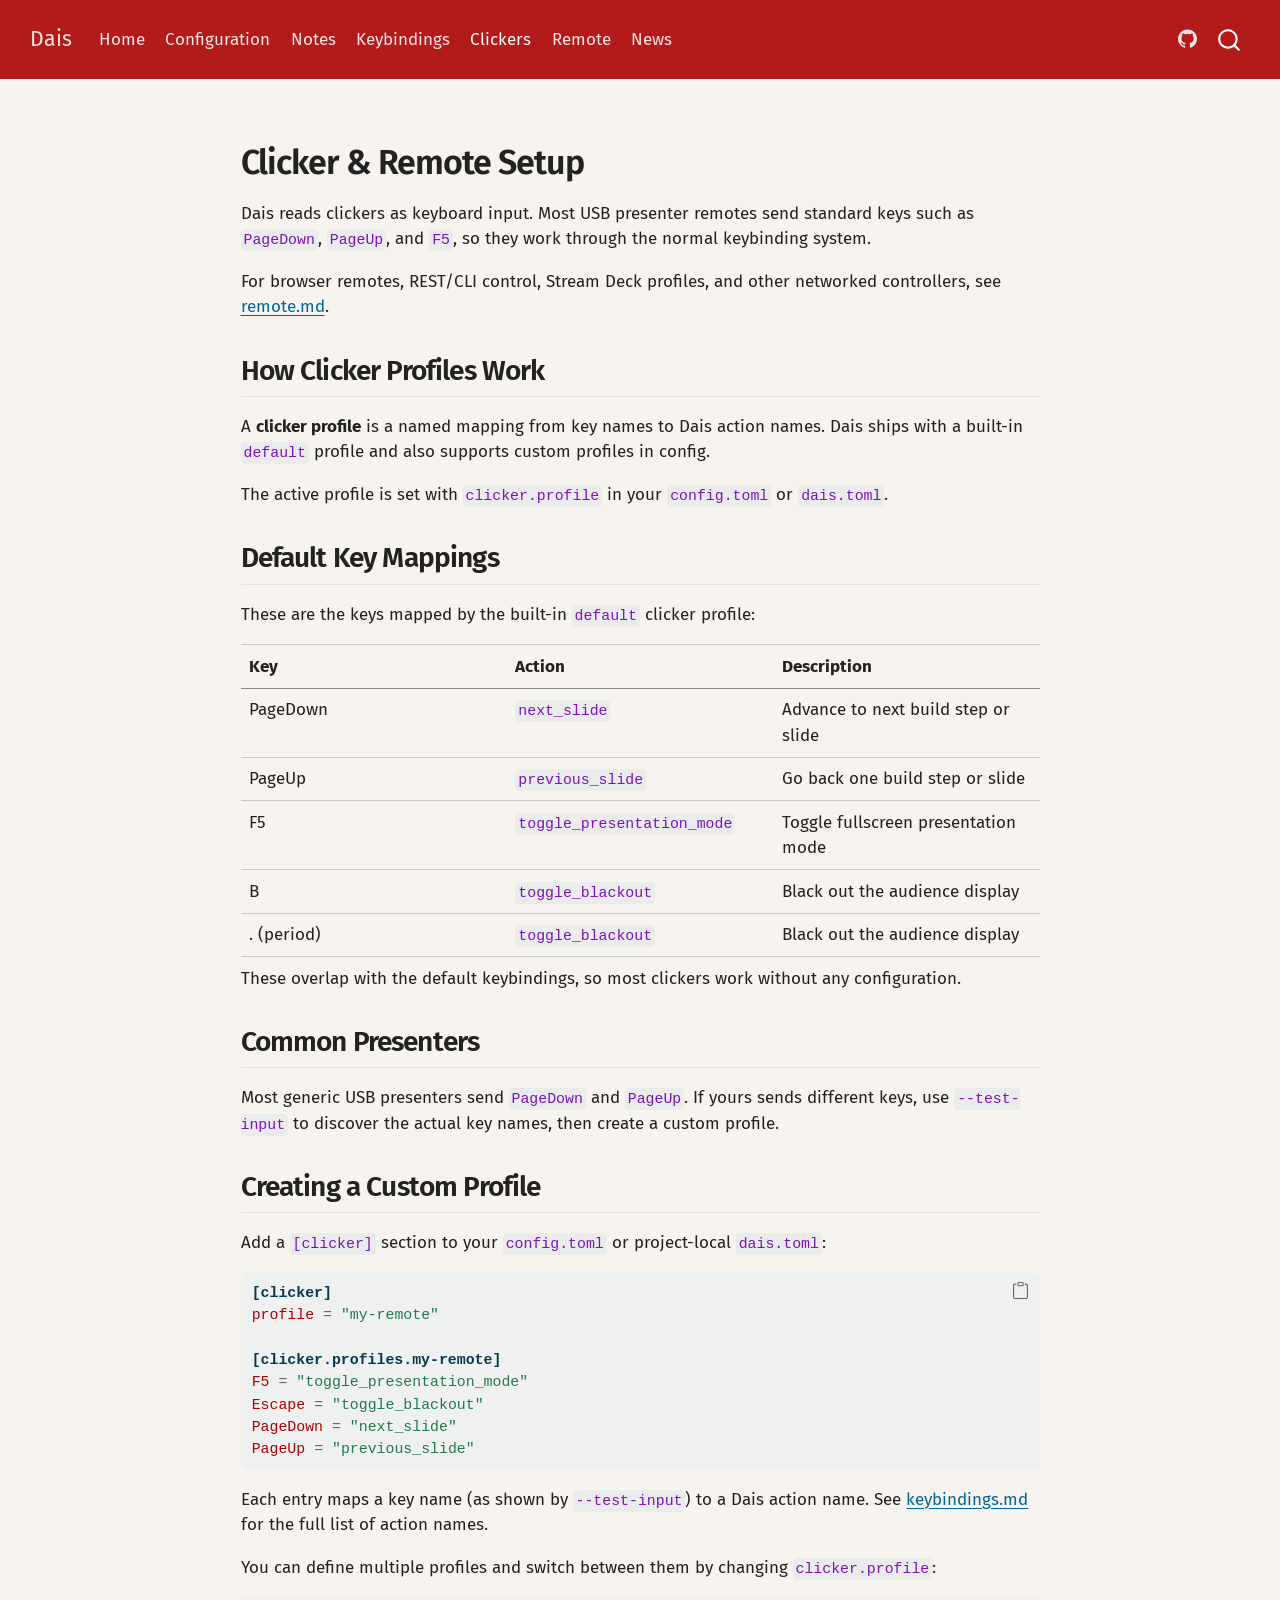
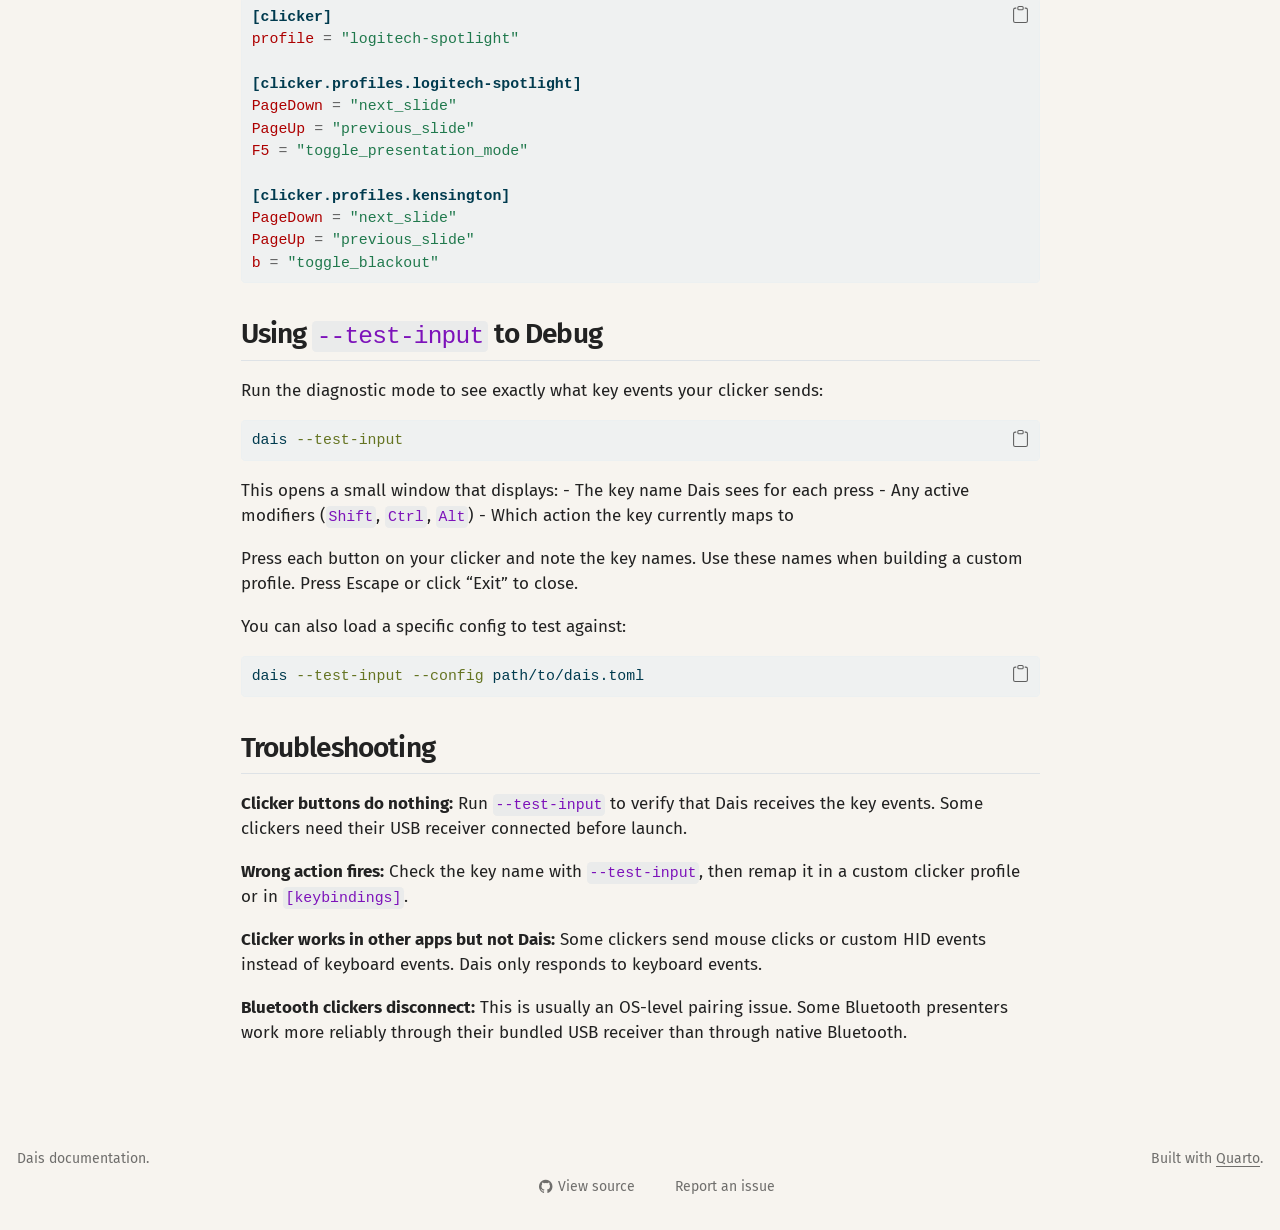
==== commit ceb58a5f: "Built site for gh-pages" ====
--- a/clicker-setup.html
+++ b/clicker-setup.html
@@ -134,6 +134,10 @@
   <li class="nav-item">
     <a class="nav-link" href="./configuration.html"> 
 <span class="menu-text">Configuration</span></a>
+  </li>  
+  <li class="nav-item">
+    <a class="nav-link" href="./notes.html"> 
+<span class="menu-text">Notes</span></a>
   </li>  
   <li class="nav-item">
     <a class="nav-link" href="./keybindings.html"> 
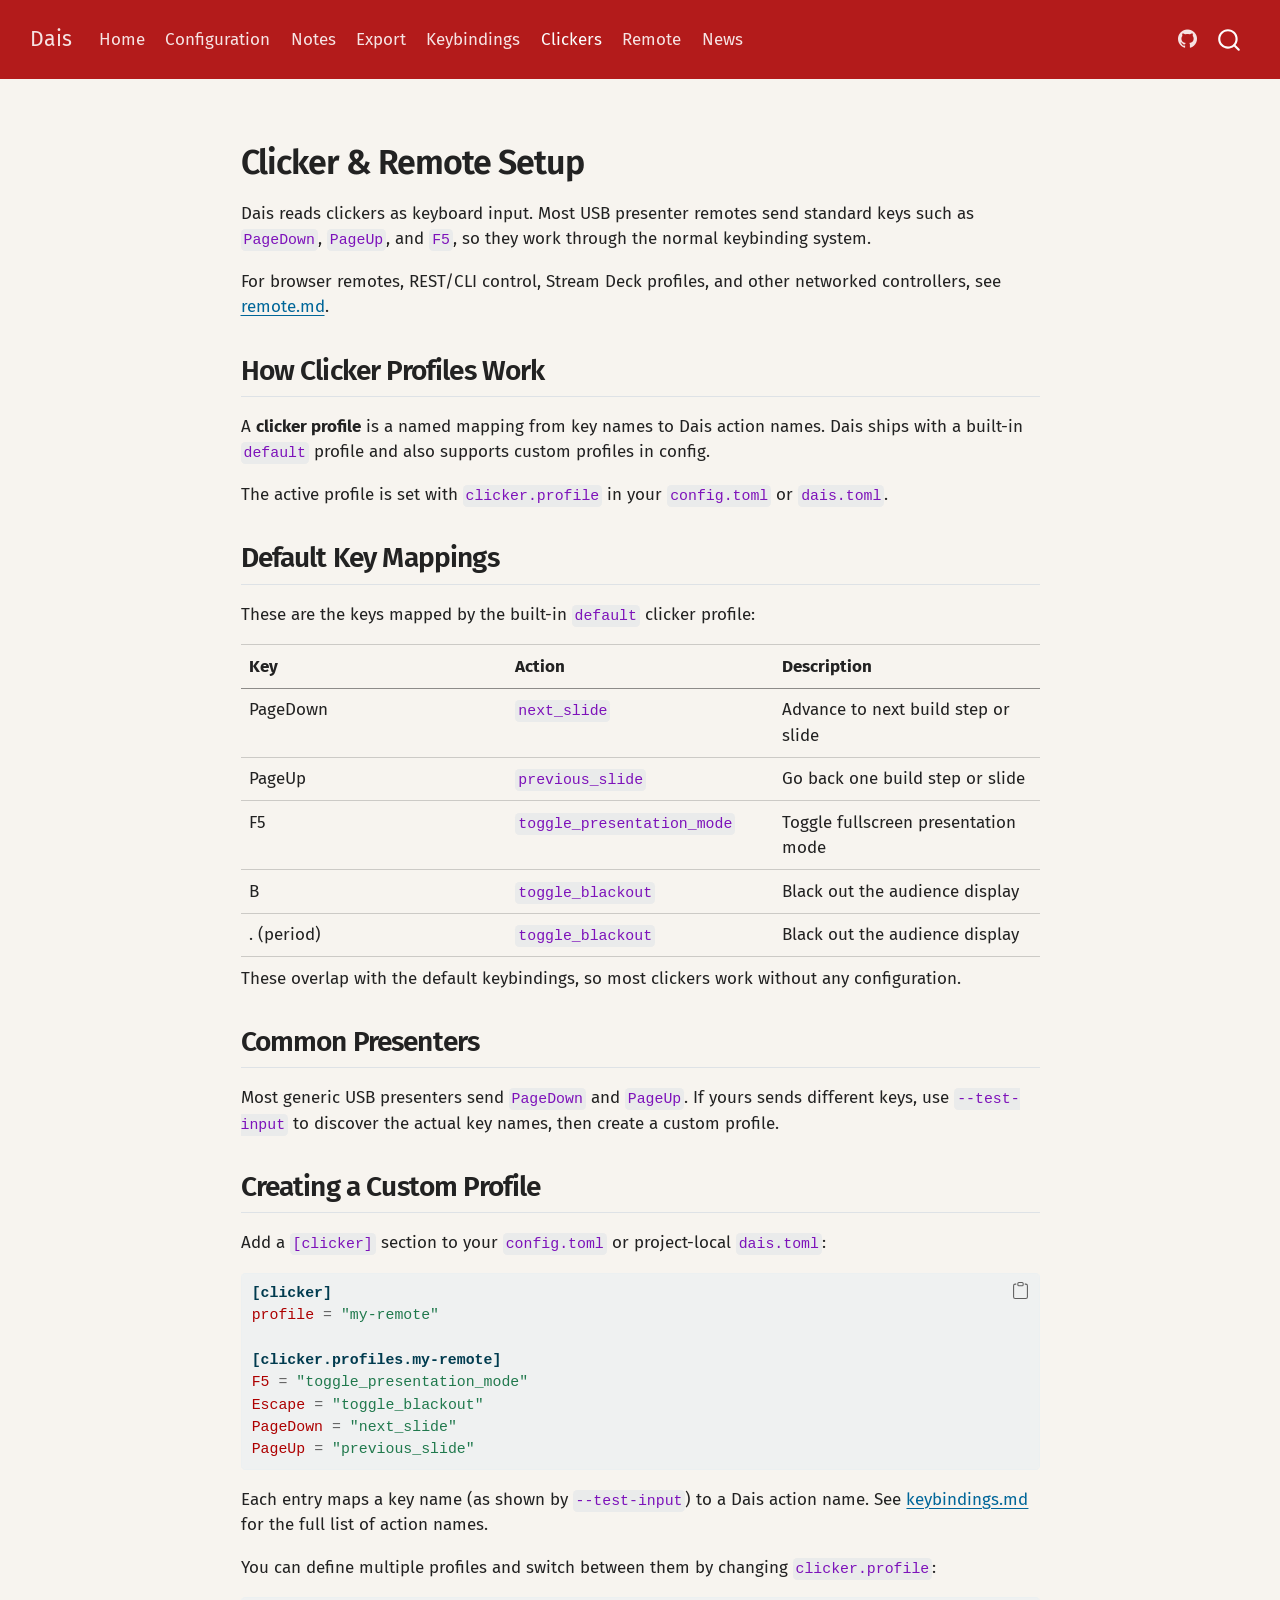
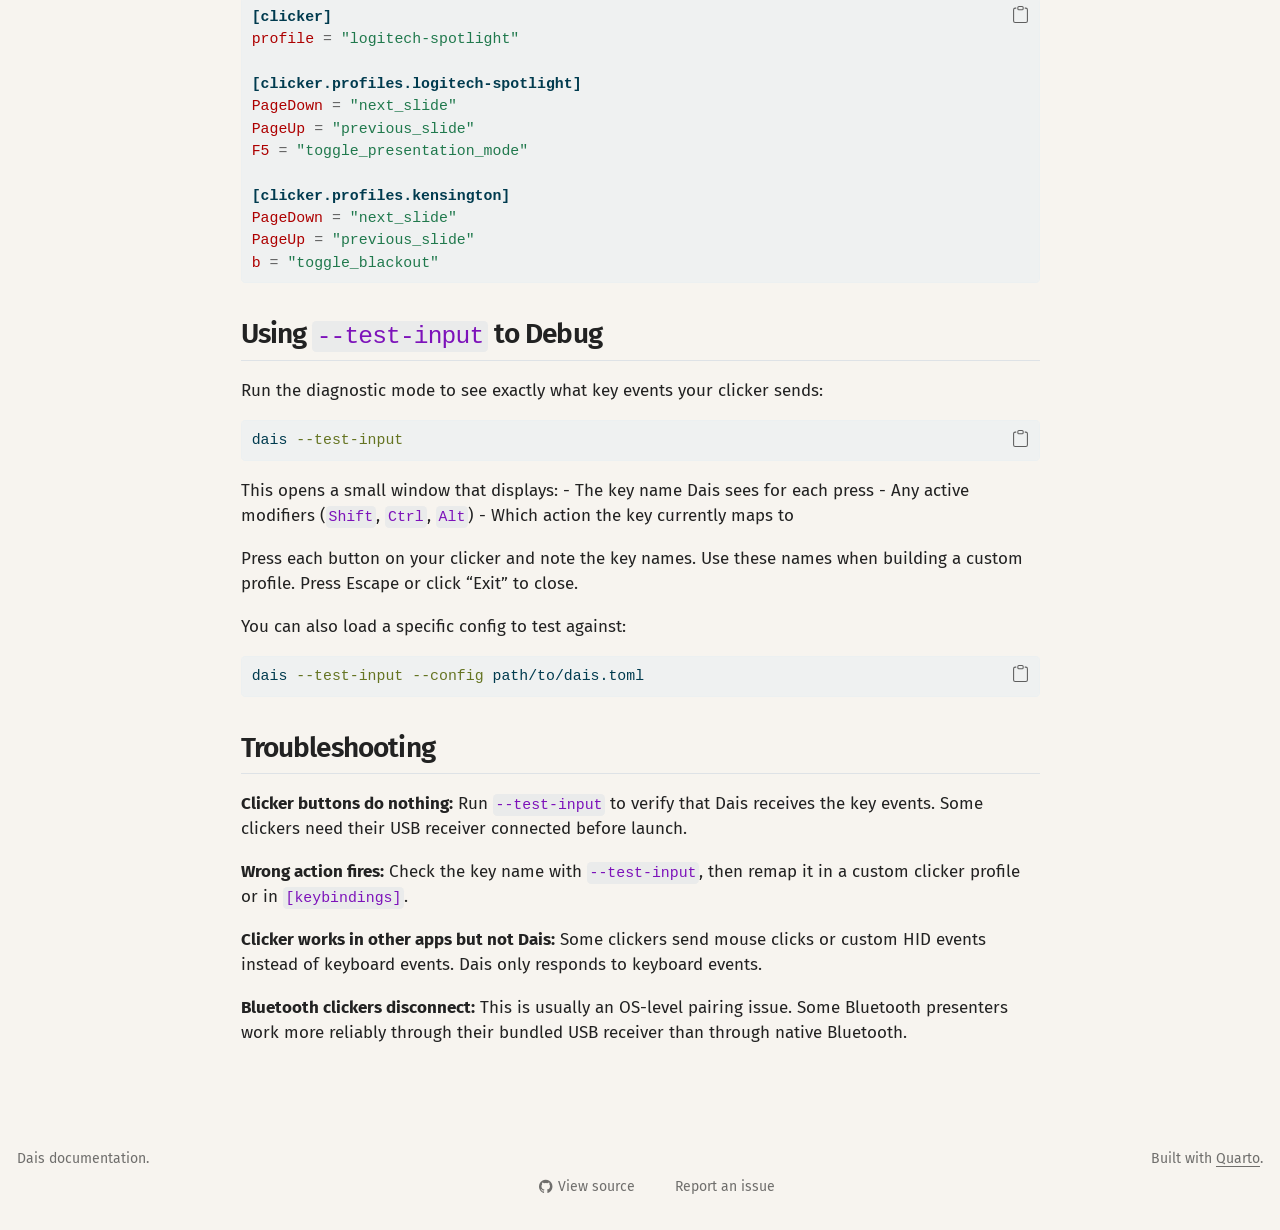
==== commit 989b43ff: "Built site for gh-pages" ====
--- a/clicker-setup.html
+++ b/clicker-setup.html
@@ -138,6 +138,10 @@
   <li class="nav-item">
     <a class="nav-link" href="./notes.html"> 
 <span class="menu-text">Notes</span></a>
+  </li>  
+  <li class="nav-item">
+    <a class="nav-link" href="./export.html"> 
+<span class="menu-text">Export</span></a>
   </li>  
   <li class="nav-item">
     <a class="nav-link" href="./keybindings.html"> 
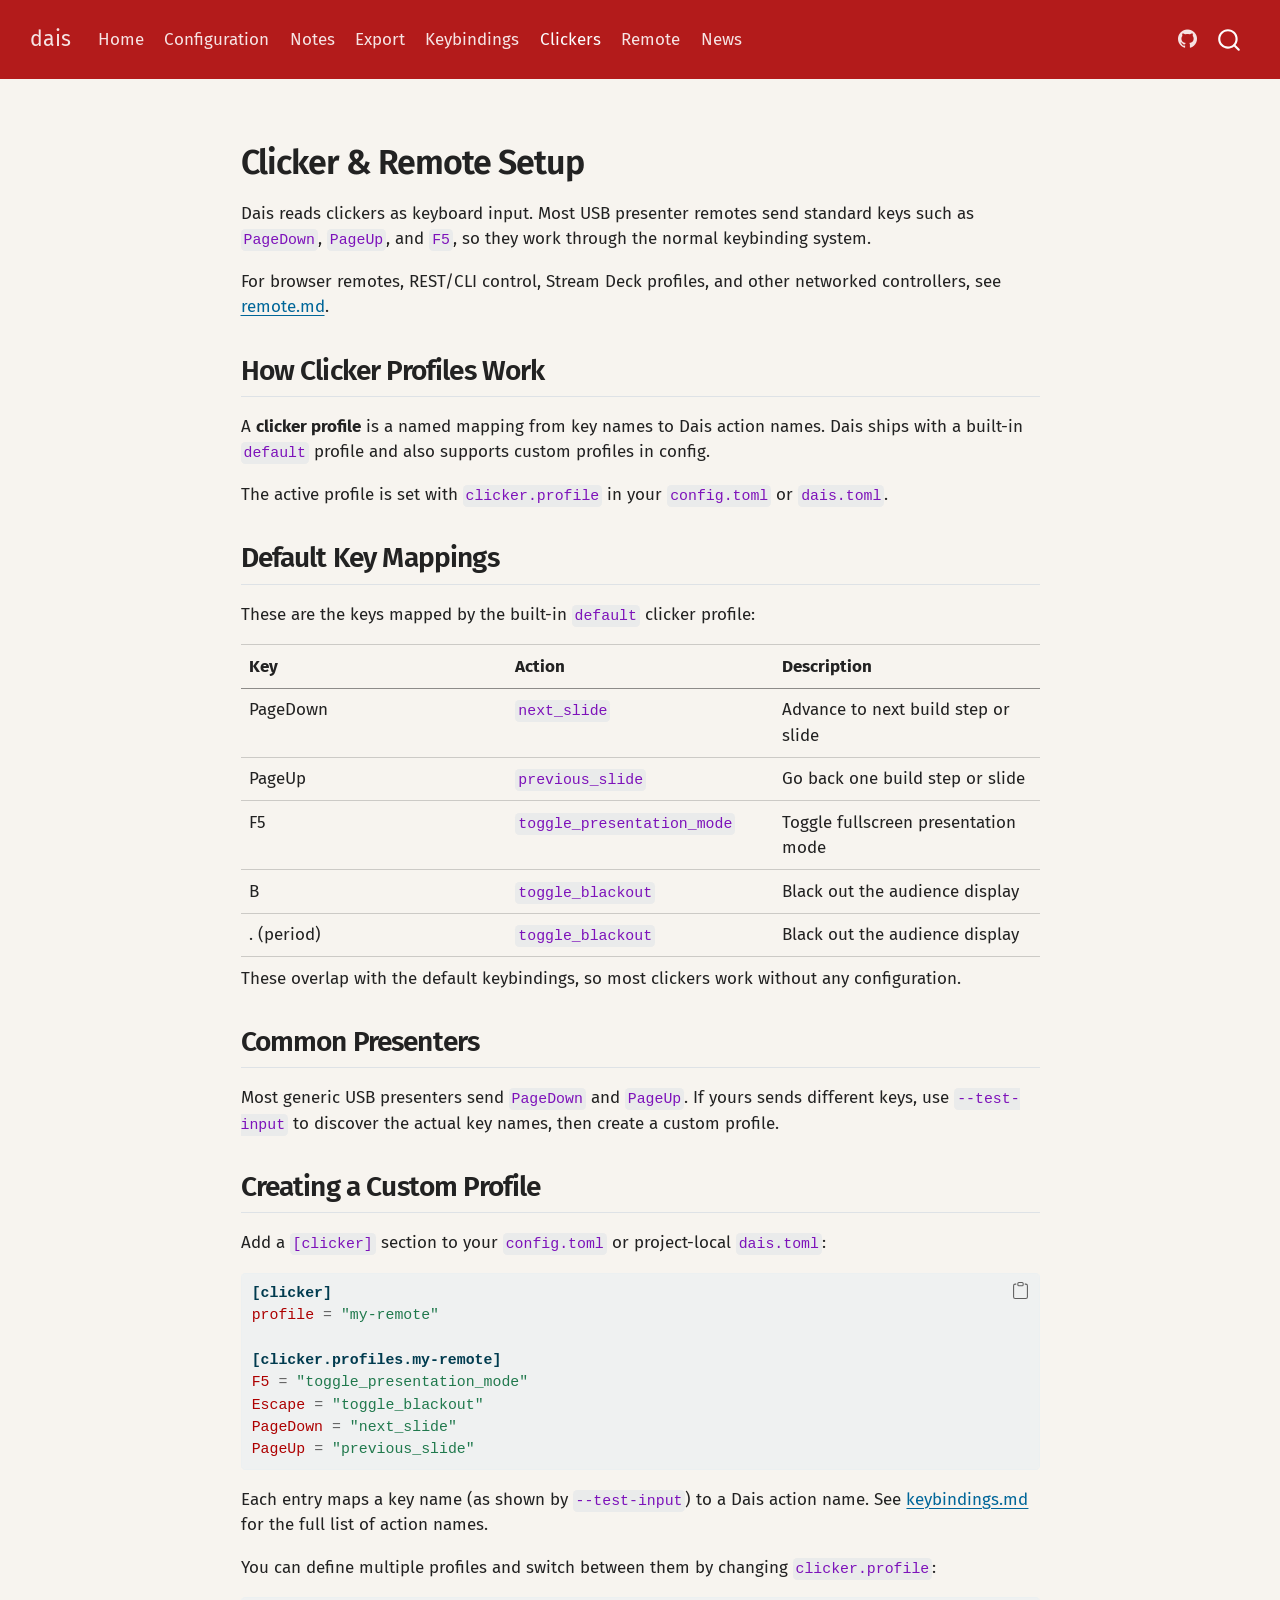
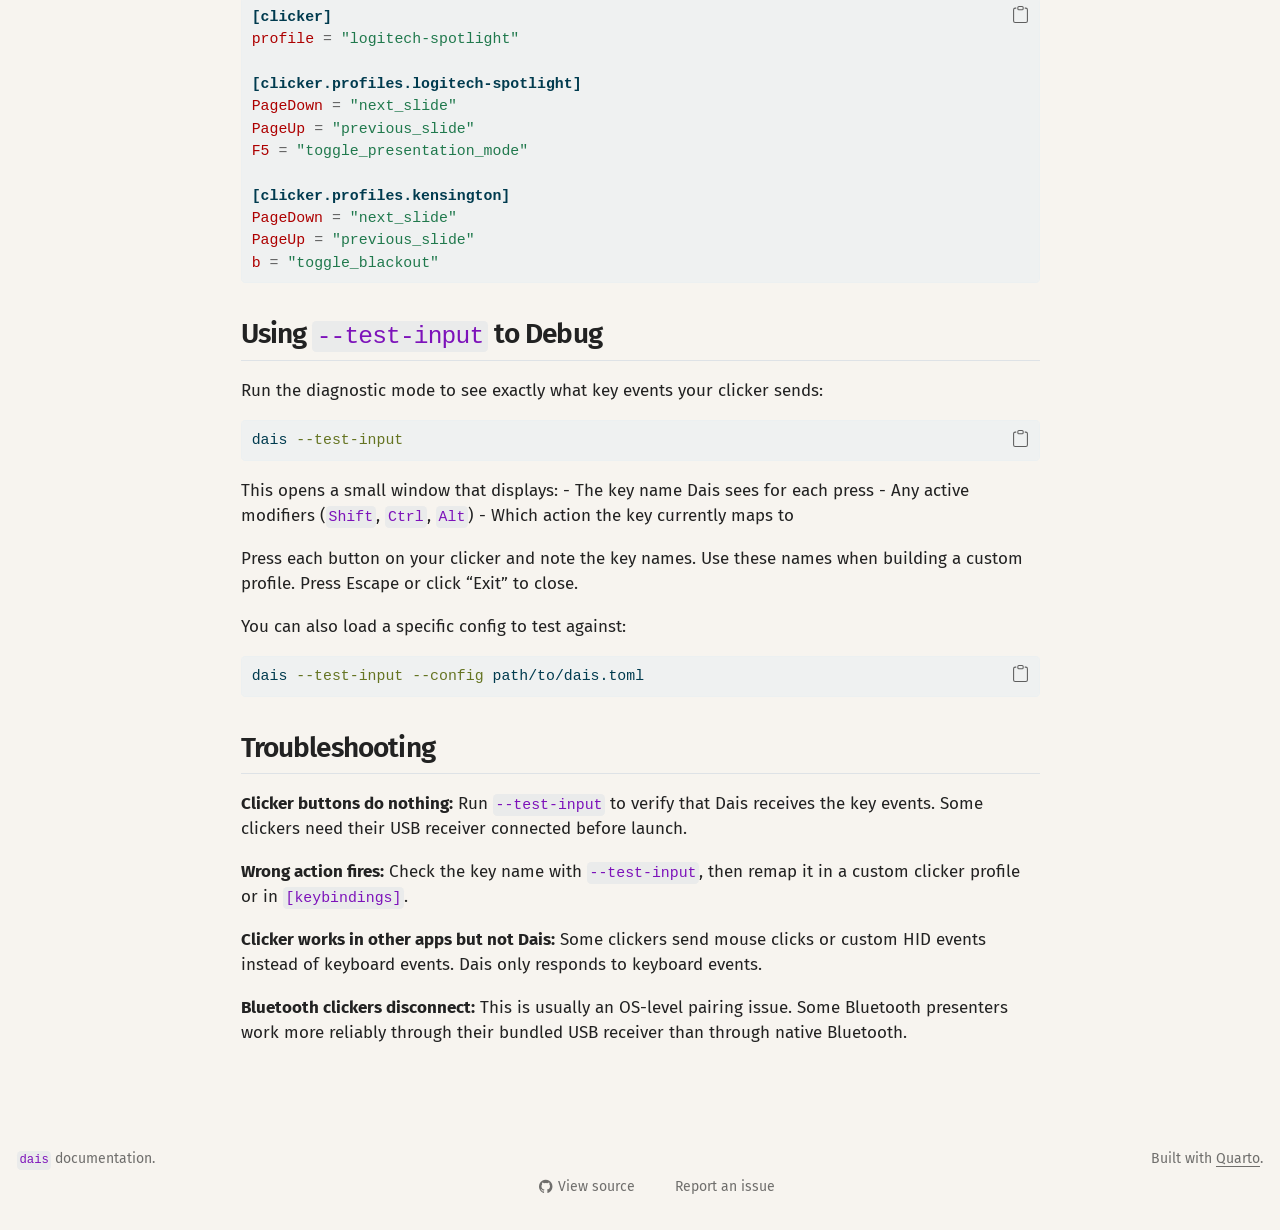
==== commit 85f43f39: "Built site for gh-pages" ====
--- a/clicker-setup.html
+++ b/clicker-setup.html
@@ -7,7 +7,7 @@
 <meta name="viewport" content="width=device-width, initial-scale=1.0, user-scalable=yes">
 
 
-<title>clicker-setup – Dais</title>
+<title>clicker-setup – dais</title>
 <style>
 /* Default styles provided by pandoc.
 ** See https://pandoc.org/MANUAL.html#variables-for-html for config info.
@@ -118,7 +118,7 @@
       <div class="navbar-container container-fluid">
       <div class="navbar-brand-container mx-auto">
     <a class="navbar-brand" href="./index.html">
-    <span class="navbar-title">Dais</span>
+    <span class="navbar-title">dais</span>
     </a>
   </div>
             <div id="quarto-search" class="" title="Search"></div>
@@ -363,7 +363,7 @@
     }
       var localhostRegex = new RegExp(/^(?:http|https):\/\/localhost\:?[0-9]*\//);
       var mailtoRegex = new RegExp(/^mailto:/);
-        var filterRegex = new RegExp("https:\/\/christopherkenny\.github\.io\/dais");
+        var filterRegex = new RegExp("https:\/\/christophertkenny\.com\/dais\/");
       var isInternal = (href) => {
           return filterRegex.test(href) || localhostRegex.test(href) || mailtoRegex.test(href);
       }
@@ -694,7 +694,7 @@
 <footer class="footer">
   <div class="nav-footer">
     <div class="nav-footer-left">
-<p>Dais documentation.</p>
+<p><code>dais</code> documentation.</p>
 </div>   
     <div class="nav-footer-center">
       &nbsp;
